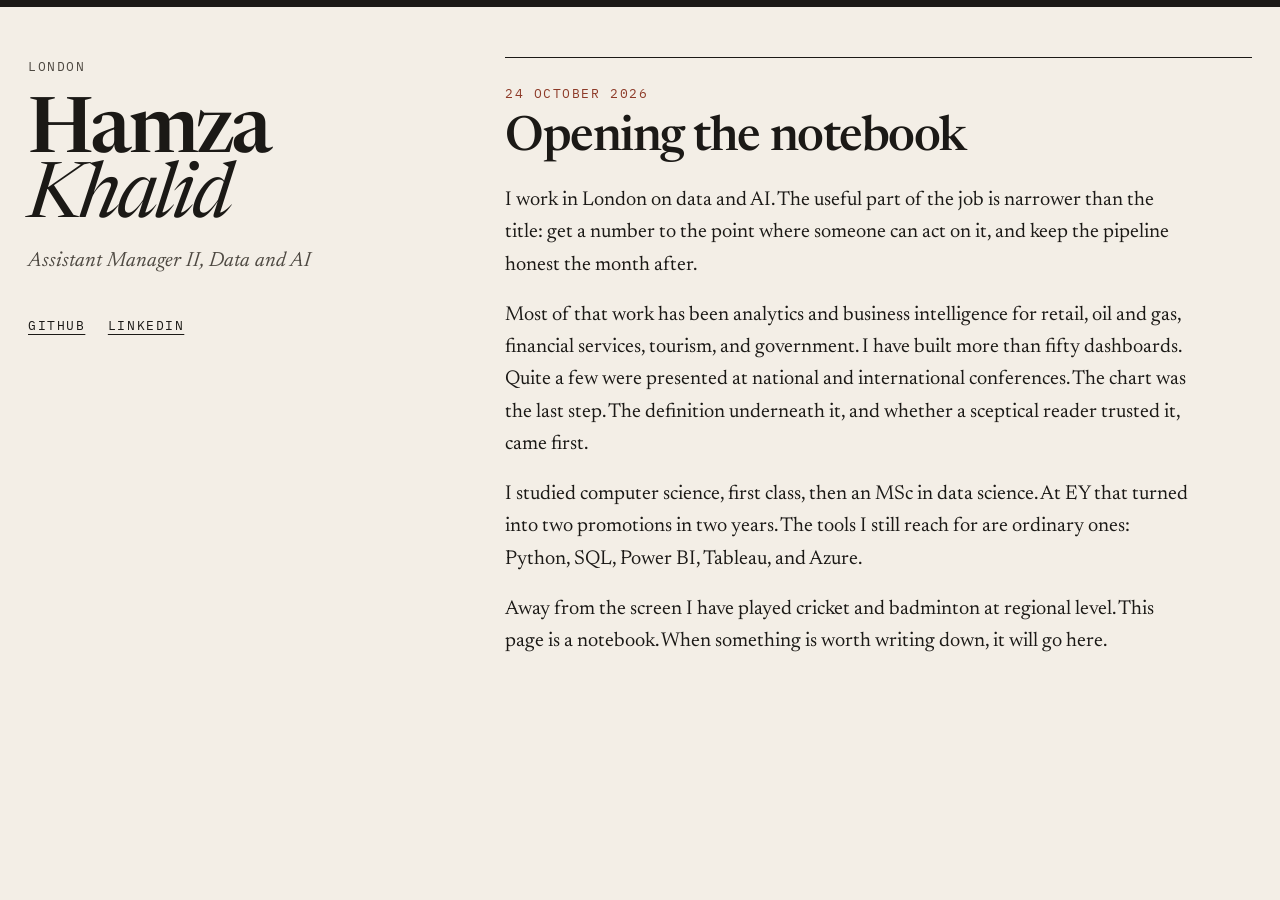
==== index.html @ fb8ce448 "Add a one-page personal site for the domain. Give Vercel a static page to serve once this GitHub rep" ====
<!DOCTYPE html>
<html lang="en">
  <head>
    <meta charset="utf-8" />
    <meta name="viewport" content="width=device-width, initial-scale=1" />
    <title>Hamza Khalid</title>
    <meta
      name="description"
      content="Hamza Khalid is an Assistant Manager in Data and AI, based in London. A one-page notebook on analytics, decisions, and the work behind the chart."
    />
    <link rel="canonical" href="https://hamzakhalid.me/" />
    <meta property="og:title" content="Hamza Khalid" />
    <meta
      property="og:description"
      content="A one-page notebook from London. Data, AI, and the work behind the chart."
    />
    <meta property="og:type" content="website" />
    <meta property="og:url" content="https://hamzakhalid.me/" />
    <link rel="icon" href="favicon.svg" type="image/svg+xml" />
    <link rel="preconnect" href="https://fonts.googleapis.com" />
    <link rel="preconnect" href="https://fonts.gstatic.com" crossorigin />
    <link
      href="https://fonts.googleapis.com/css2?family=IBM+Plex+Mono:wght@400;500&family=Newsreader:ital,opsz,wght@0,6..72,400;0,6..72,550;1,6..72,400;1,6..72,550&display=swap"
      rel="stylesheet"
    />
    <link rel="stylesheet" href="styles.css" />
  </head>
  <body>
    <div class="page">
      <header class="identity">
        <p class="place">London</p>
        <h1>Hamza <em>Khalid</em></h1>
        <p class="role">Assistant Manager II, Data and AI</p>
        <ul class="links">
          <li><a href="https://github.com/hamza-khalidd">GitHub</a></li>
          <li><a href="https://www.linkedin.com/in/hamzaakhalid/">LinkedIn</a></li>
        </ul>
      </header>

      <main>
        <article>
          <p class="meta"><time datetime="2026-10-24">24 October 2026</time></p>
          <h2>Opening the notebook</h2>
          <p>
            I work in London on data and AI. The useful part of the job is
            narrower than the title: get a number to the point where someone
            can act on it, and keep the pipeline honest the month after.
          </p>
          <p>
            Most of that work has been analytics and business intelligence for
            retail, oil and gas, financial services, tourism, and government. I
            have built more than fifty dashboards. Quite a few were presented
            at national and international conferences. The chart was the last
            step. The definition underneath it, and whether a sceptical reader
            trusted it, came first.
          </p>
          <p>
            I studied computer science, first class, then an MSc in data
            science. At EY that turned into two promotions in two years. The
            tools I still reach for are ordinary ones: Python, SQL, Power BI,
            Tableau, and Azure.
          </p>
          <p>
            Away from the screen I have played cricket and badminton at
            regional level. This page is a notebook. When something is worth
            writing down, it will go here.
          </p>
        </article>
      </main>
    </div>
  </body>
</html>
---- styles.css ----
:root {
  --paper: #f3eee6;
  --ink: #1b1916;
  --muted: #4e4942;
  --line: #d8d0c4;
  --mark: #8d3a28;
}

* {
  box-sizing: border-box;
}

html {
  font-size: 18px;
}

body {
  margin: 0;
  min-height: 100vh;
  background: var(--paper);
  color: var(--ink);
  font-family: "Newsreader", "Iowan Old Style", Palatino, serif;
  font-optical-sizing: auto;
  line-height: 1.6;
}

body::before {
  content: "";
  display: block;
  height: 7px;
  background: var(--ink);
}

.page {
  width: min(68rem, calc(100% - 3rem));
  margin: 0 auto;
  padding: 2.75rem 0 4.5rem;
  display: grid;
  grid-template-columns: minmax(15rem, 22rem) minmax(0, 1fr);
  gap: 4.5rem;
  align-items: start;
}

.identity {
  position: sticky;
  top: 2rem;
}

.place,
.meta,
.links {
  font-family: "IBM Plex Mono", ui-monospace, monospace;
  font-size: 0.72rem;
  letter-spacing: 0.12em;
  text-transform: uppercase;
}

.place {
  margin: 0;
  color: var(--muted);
}

h1 {
  margin: 1.4rem 0 0.9rem;
  font-size: clamp(3.6rem, 6vw, 5.4rem);
  font-weight: 550;
  line-height: 0.84;
  letter-spacing: -0.035em;
}

h1 em {
  font-style: italic;
  font-weight: 400;
}

.role {
  margin: 0;
  max-width: 16rem;
  color: var(--muted);
  font-size: 1.15rem;
  font-style: italic;
  line-height: 1.35;
}

.links {
  display: flex;
  gap: 1.25rem;
  margin: 2.25rem 0 0;
  padding: 0;
  list-style: none;
}

.links a {
  color: var(--ink);
  text-decoration-thickness: 1px;
  text-underline-offset: 0.28em;
}

.links a:hover {
  color: var(--mark);
}

main {
  padding-top: 0.15rem;
  border-top: 1px solid var(--ink);
}

.meta {
  margin: 1.35rem 0 0;
  color: var(--mark);
}

h2 {
  margin: 0.45rem 0 1.1rem;
  font-size: clamp(2rem, 4vw, 2.7rem);
  font-weight: 550;
  letter-spacing: -0.03em;
  line-height: 1.05;
}

article p {
  margin: 0 0 1rem;
  max-width: 38rem;
  font-size: 1.12rem;
}

article p:last-child {
  margin-bottom: 0;
}

@media (max-width: 800px) {
  html {
    font-size: 17px;
  }

  .page {
    width: min(100% - 2.25rem, 40rem);
    grid-template-columns: 1fr;
    gap: 2.25rem;
    padding-top: 1.75rem;
  }

  .identity {
    position: static;
  }

  h1 {
    font-size: clamp(3.4rem, 16vw, 4.6rem);
  }
}
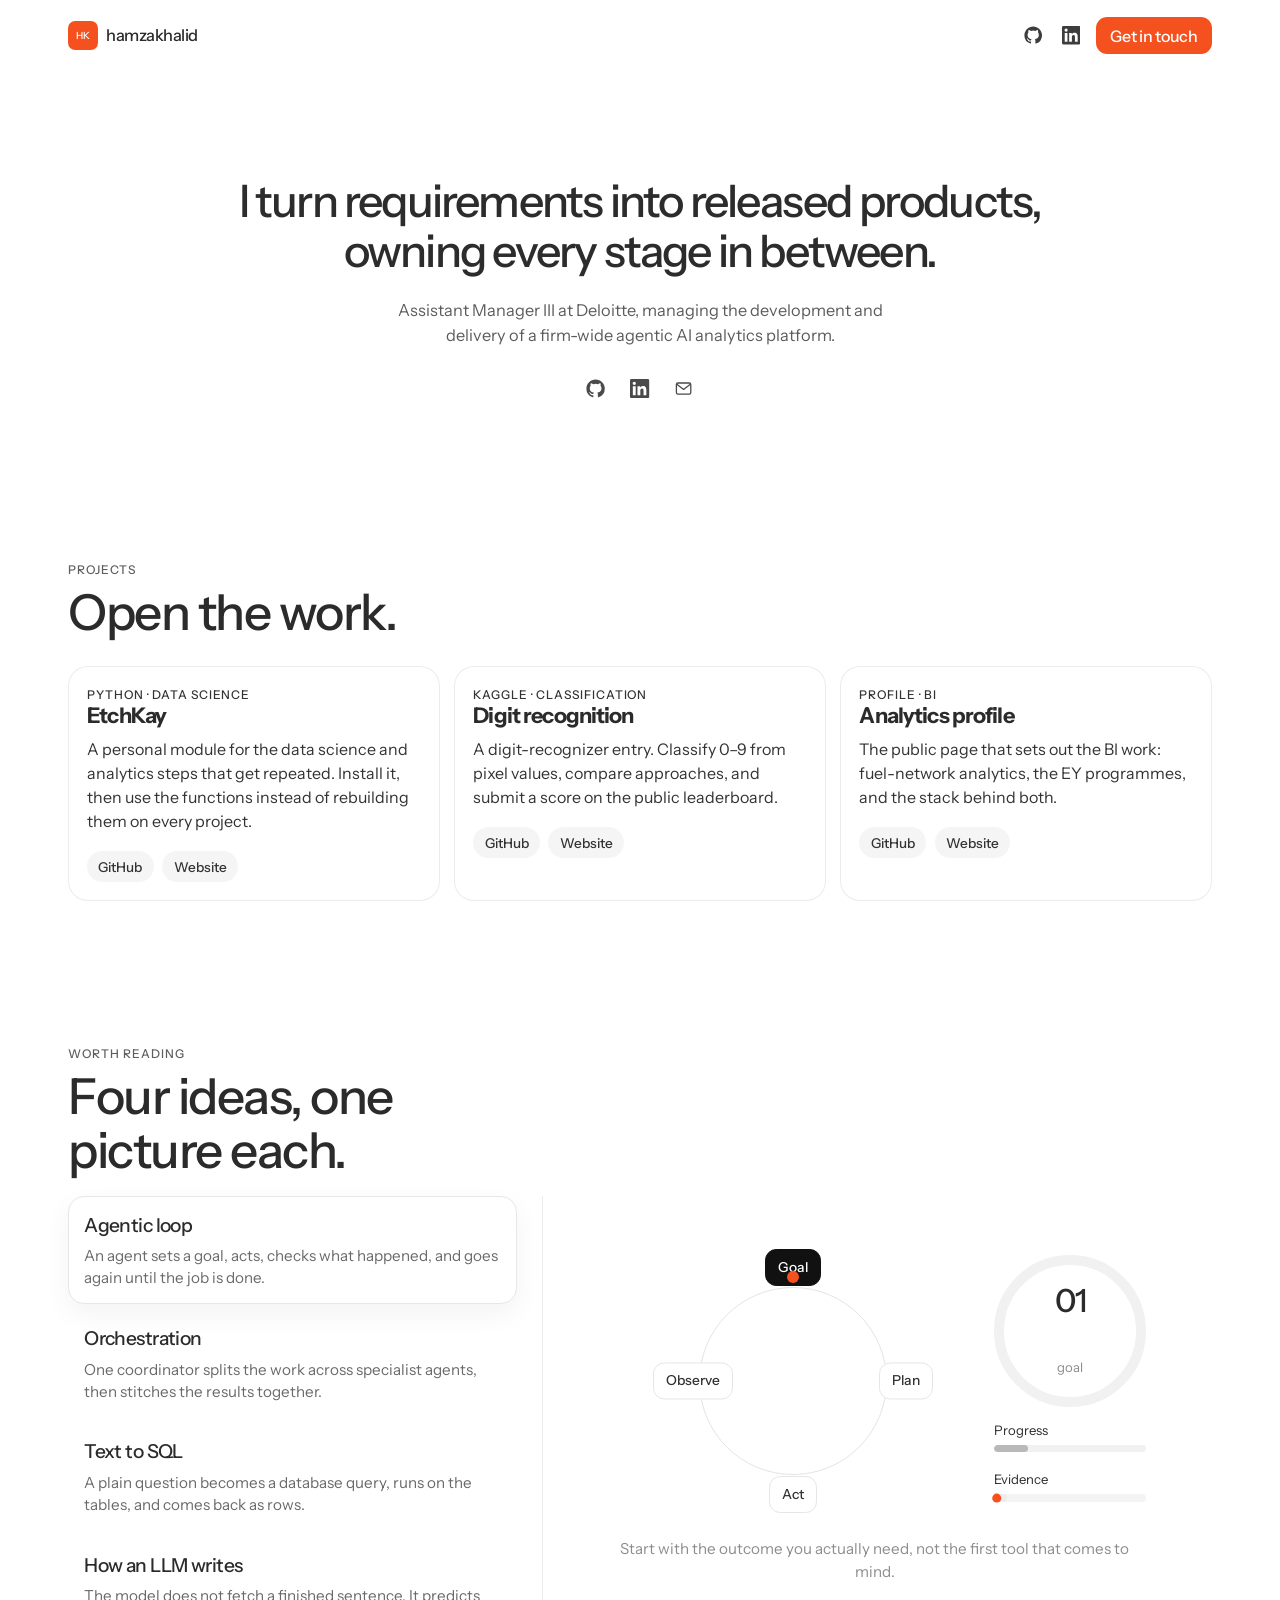
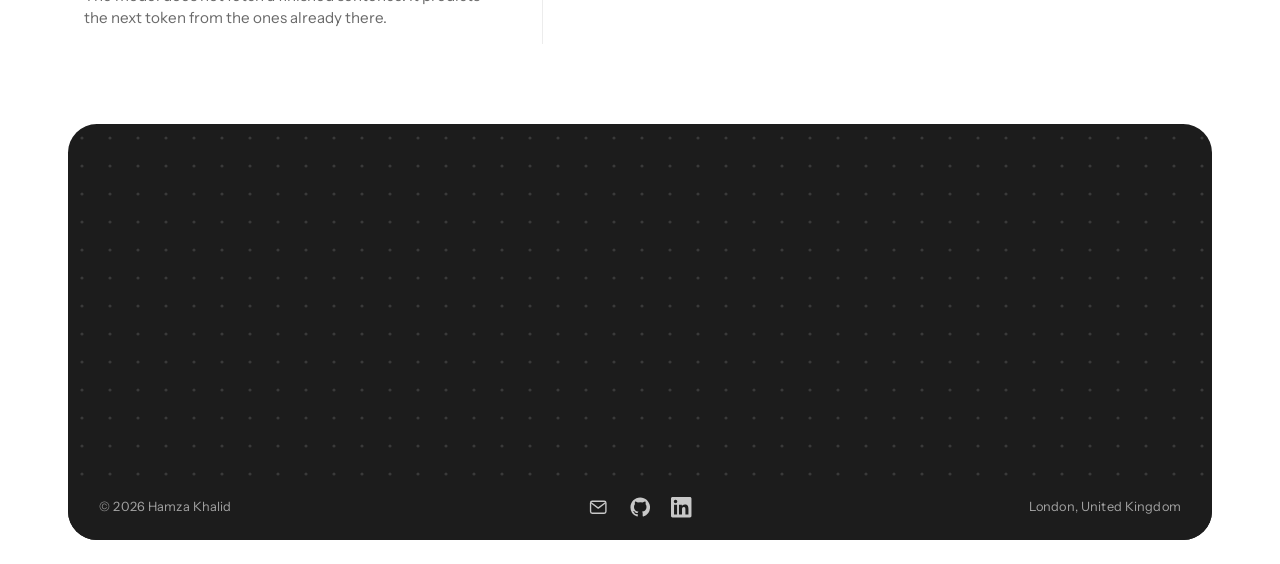
==== commit e10ac751: "Rebuild the personal site around current work and interactive reading. Give the page a header, proje" ====
--- a/index.html
+++ b/index.html
@@ -3,16 +3,16 @@
   <head>
     <meta charset="utf-8" />
     <meta name="viewport" content="width=device-width, initial-scale=1" />
-    <title>Hamza Khalid</title>
+    <title>Hamza Khalid · Data and AI</title>
     <meta
       name="description"
-      content="Hamza Khalid is an Assistant Manager in Data and AI, based in London. A one-page notebook on analytics, decisions, and the work behind the chart."
+      content="Hamza Khalid is Assistant Manager III at Deloitte, managing the development and delivery of a firm-wide agentic AI analytics platform."
     />
     <link rel="canonical" href="https://hamzakhalid.me/" />
-    <meta property="og:title" content="Hamza Khalid" />
+    <meta property="og:title" content="Hamza Khalid · Data and AI" />
     <meta
       property="og:description"
-      content="A one-page notebook from London. Data, AI, and the work behind the chart."
+      content="Hamza Khalid, Assistant Manager III at Deloitte."
     />
     <meta property="og:type" content="website" />
     <meta property="og:url" content="https://hamzakhalid.me/" />
@@ -20,53 +20,179 @@
     <link rel="preconnect" href="https://fonts.googleapis.com" />
     <link rel="preconnect" href="https://fonts.gstatic.com" crossorigin />
     <link
-      href="https://fonts.googleapis.com/css2?family=IBM+Plex+Mono:wght@400;500&family=Newsreader:ital,opsz,wght@0,6..72,400;0,6..72,550;1,6..72,400;1,6..72,550&display=swap"
+      href="https://fonts.googleapis.com/css2?family=Instrument+Sans:ital,wght@0,400..700;1,400..700&display=swap"
       rel="stylesheet"
     />
     <link rel="stylesheet" href="styles.css" />
   </head>
-  <body>
-    <div class="page">
-      <header class="identity">
-        <p class="place">London</p>
-        <h1>Hamza <em>Khalid</em></h1>
-        <p class="role">Assistant Manager II, Data and AI</p>
-        <ul class="links">
-          <li><a href="https://github.com/hamza-khalidd">GitHub</a></li>
-          <li><a href="https://www.linkedin.com/in/hamzaakhalid/">LinkedIn</a></li>
-        </ul>
-      </header>
+  <body class="google-sans-body">
+    <header class="nav">
+      <a class="brand" href="#top">
+        <span class="mark" aria-hidden="true">HK</span>
+        hamzakhalid
+      </a>
+      <div class="nav-actions">
+        <a class="nav-icon" href="https://github.com/hamza-khalidd" aria-label="GitHub">
+          <svg viewBox="0 0 24 24" aria-hidden="true"><path fill="currentColor" d="M12 .5C5.65.5.5 5.65.5 12a11.5 11.5 0 0 0 7.86 10.92c.58.1.79-.25.79-.56v-2.17c-3.2.7-3.87-1.36-3.87-1.36-.53-1.34-1.28-1.7-1.28-1.7-1.05-.72.08-.7.08-.7 1.16.08 1.77 1.2 1.77 1.2 1.03 1.76 2.7 1.25 3.36.96.1-.75.4-1.25.73-1.54-2.55-.29-5.23-1.28-5.23-5.68 0-1.25.45-2.28 1.18-3.08-.12-.29-.51-1.46.11-3.04 0 0 .96-.31 3.15 1.17a10.9 10.9 0 0 1 5.74 0c2.19-1.48 3.15-1.17 3.15-1.17.62 1.58.23 2.75.11 3.04.74.8 1.18 1.83 1.18 3.08 0 4.41-2.69 5.39-5.25 5.67.41.36.78 1.06.78 2.14v3.17c0 .31.21.67.8.56A11.5 11.5 0 0 0 23.5 12C23.5 5.65 18.35.5 12 .5z"/></svg>
+        </a>
+        <a class="nav-icon" href="https://www.linkedin.com/in/hamzaakhalid/" aria-label="LinkedIn">
+          <svg viewBox="0 0 24 24" aria-hidden="true"><path fill="currentColor" d="M20.45 20.45h-3.55v-5.57c0-1.33-.03-3.04-1.85-3.04-1.85 0-2.14 1.45-2.14 2.94v5.67H9.35V9h3.41v1.56h.05c.48-.9 1.64-1.85 3.37-1.85 3.6 0 4.27 2.37 4.27 5.46v6.28zM5.34 7.43a2.06 2.06 0 1 1 0-4.12 2.06 2.06 0 0 1 0 4.12zM7.12 20.45H3.56V9h3.56v11.45zM22.23 0H1.77C.79 0 0 .77 0 1.73v20.54C0 23.23.79 24 1.77 24h20.45C23.2 24 24 23.23 24 22.27V1.73C24 .77 23.2 0 22.23 0z"/></svg>
+        </a>
+        <a class="btn btn-orange" href="mailto:hamzakhalidd@outlook.com">Get in touch</a>
+      </div>
+    </header>
 
-      <main>
-        <article>
-          <p class="meta"><time datetime="2026-10-24">24 October 2026</time></p>
-          <h2>Opening the notebook</h2>
-          <p>
-            I work in London on data and AI. The useful part of the job is
-            narrower than the title: get a number to the point where someone
-            can act on it, and keep the pipeline honest the month after.
-          </p>
-          <p>
-            Most of that work has been analytics and business intelligence for
-            retail, oil and gas, financial services, tourism, and government. I
-            have built more than fifty dashboards. Quite a few were presented
-            at national and international conferences. The chart was the last
-            step. The definition underneath it, and whether a sceptical reader
-            trusted it, came first.
-          </p>
-          <p>
-            I studied computer science, first class, then an MSc in data
-            science. At EY that turned into two promotions in two years. The
-            tools I still reach for are ordinary ones: Python, SQL, Power BI,
-            Tableau, and Azure.
-          </p>
-          <p>
-            Away from the screen I have played cricket and badminton at
-            regional level. This page is a notebook. When something is worth
-            writing down, it will go here.
-          </p>
-        </article>
-      </main>
-    </div>
+    <main id="top">
+      <section class="hero" id="work">
+        <h1>
+          <span>I turn requirements into released products,</span>
+          <span>owning every stage in between.</span>
+        </h1>
+        <p class="lede">
+          Assistant Manager III at Deloitte, managing the development and
+          delivery of a firm-wide agentic AI analytics platform.
+        </p>
+        <div class="hero-social">
+          <a href="https://github.com/hamza-khalidd" aria-label="GitHub">
+            <svg viewBox="0 0 24 24" aria-hidden="true"><path fill="currentColor" d="M12 .5C5.65.5.5 5.65.5 12a11.5 11.5 0 0 0 7.86 10.92c.58.1.79-.25.79-.56v-2.17c-3.2.7-3.87-1.36-3.87-1.36-.53-1.34-1.28-1.7-1.28-1.7-1.05-.72.08-.7.08-.7 1.16.08 1.77 1.2 1.77 1.2 1.03 1.76 2.7 1.25 3.36.96.1-.75.4-1.25.73-1.54-2.55-.29-5.23-1.28-5.23-5.68 0-1.25.45-2.28 1.18-3.08-.12-.29-.51-1.46.11-3.04 0 0 .96-.31 3.15 1.17a10.9 10.9 0 0 1 5.74 0c2.19-1.48 3.15-1.17 3.15-1.17.62 1.58.23 2.75.11 3.04.74.8 1.18 1.83 1.18 3.08 0 4.41-2.69 5.39-5.25 5.67.41.36.78 1.06.78 2.14v3.17c0 .31.21.67.8.56A11.5 11.5 0 0 0 23.5 12C23.5 5.65 18.35.5 12 .5z"/></svg>
+          </a>
+          <a href="https://www.linkedin.com/in/hamzaakhalid/" aria-label="LinkedIn">
+            <svg viewBox="0 0 24 24" aria-hidden="true"><path fill="currentColor" d="M20.45 20.45h-3.55v-5.57c0-1.33-.03-3.04-1.85-3.04-1.85 0-2.14 1.45-2.14 2.94v5.67H9.35V9h3.41v1.56h.05c.48-.9 1.64-1.85 3.37-1.85 3.6 0 4.27 2.37 4.27 5.46v6.28zM5.34 7.43a2.06 2.06 0 1 1 0-4.12 2.06 2.06 0 0 1 0 4.12zM7.12 20.45H3.56V9h3.56v11.45zM22.23 0H1.77C.79 0 0 .77 0 1.73v20.54C0 23.23.79 24 1.77 24h20.45C23.2 24 24 23.23 24 22.27V1.73C24 .77 23.2 0 22.23 0z"/></svg>
+          </a>
+          <a href="mailto:hamzakhalidd@outlook.com" aria-label="Email">
+            <svg class="icon-line" viewBox="0 0 24 24" aria-hidden="true"><rect x="3" y="5" width="18" height="14" rx="2"></rect><path d="M4 7l8 6 8-6"></path></svg>
+          </a>
+        </div>
+      </section>
+
+      <section class="section" id="projects">
+        <div class="section-head">
+          <p class="kicker">Projects</p>
+          <h2>Open the work.</h2>
+        </div>
+        <div class="cards">
+          <article class="card">
+            <p class="kicker">Python · Data science</p>
+            <h3>EtchKay</h3>
+            <p>
+              A personal module for the data science and analytics steps that
+              get repeated. Install it, then use the functions instead of
+              rebuilding them on every project.
+            </p>
+            <p class="card-links">
+              <a href="https://github.com/hamza-khalidd/etchkay">GitHub</a>
+              <a href="https://pypi.org/project/etchkay/">Website</a>
+            </p>
+          </article>
+          <article class="card">
+            <p class="kicker">Kaggle · Classification</p>
+            <h3>Digit recognition</h3>
+            <p>
+              A digit-recognizer entry. Classify 0–9 from pixel values, compare
+              approaches, and submit a score on the public leaderboard.
+            </p>
+            <p class="card-links">
+              <a href="https://github.com/hamza-khalidd/Digit-Recognition">GitHub</a>
+              <a href="https://www.kaggle.com/competitions/digit-recognizer">Website</a>
+            </p>
+          </article>
+          <article class="card">
+            <p class="kicker">Profile · BI</p>
+            <h3>Analytics profile</h3>
+            <p>
+              The public page that sets out the BI work: fuel-network
+              analytics, the EY programmes, and the stack behind both.
+            </p>
+            <p class="card-links">
+              <a href="https://github.com/hamza-khalidd/hamza-khalidd.github.io">GitHub</a>
+              <a href="https://hamza-khalidd.github.io/">Website</a>
+            </p>
+          </article>
+        </div>
+      </section>
+
+      <section class="section worth" id="reading">
+        <div class="worth-grid">
+          <div class="worth-list">
+            <p class="kicker">Worth reading</p>
+            <h2>Four ideas, one picture each.</h2>
+            <div class="worth-items" role="tablist" aria-label="Topics">
+              <button class="worth-item" type="button" role="tab" id="tab-loop" aria-selected="true" aria-controls="panel-loop" data-topic="loop">
+                <strong>Agentic loop</strong>
+                <span>An agent sets a goal, acts, checks what happened, and goes again until the job is done.</span>
+              </button>
+              <button class="worth-item" type="button" role="tab" id="tab-orch" aria-selected="false" aria-controls="panel-orch" data-topic="orch">
+                <strong>Orchestration</strong>
+                <span>One coordinator splits the work across specialist agents, then stitches the results together.</span>
+              </button>
+              <button class="worth-item" type="button" role="tab" id="tab-sql" aria-selected="false" aria-controls="panel-sql" data-topic="sql">
+                <strong>Text to SQL</strong>
+                <span>A plain question becomes a database query, runs on the tables, and comes back as rows.</span>
+              </button>
+              <button class="worth-item" type="button" role="tab" id="tab-llm" aria-selected="false" aria-controls="panel-llm" data-topic="llm">
+                <strong>How an LLM writes</strong>
+                <span>The model does not fetch a finished sentence. It predicts the next token from the ones already there.</span>
+              </button>
+            </div>
+          </div>
+
+          <div class="worth-stage">
+            <div class="motion-card">
+              <div class="motion-orbit">
+                <div class="orbit-ring"></div>
+                <span class="orbit-dot" id="orbit-dot"></span>
+                <button class="orbit-label pos-0" type="button" data-step="0">Goal</button>
+                <button class="orbit-label pos-1" type="button" data-step="1">Plan</button>
+                <button class="orbit-label pos-2" type="button" data-step="2">Act</button>
+                <button class="orbit-label pos-3" type="button" data-step="3">Observe</button>
+              </div>
+              <div class="motion-side">
+                <div class="dial">
+                  <strong id="dial-value">01</strong>
+                  <span id="dial-caption">goal</span>
+                </div>
+                <div class="meter">
+                  <span id="meter-a-name">Progress</span>
+                  <span class="track"><i id="bar-a"></i></span>
+                </div>
+                <div class="meter">
+                  <span id="meter-b-name">Signal</span>
+                  <span class="track track-soft"><i id="bar-b"></i><b class="meter-dot"></b></span>
+                </div>
+              </div>
+            </div>
+            <p class="motion-caption" id="motion-caption"></p>
+          </div>
+        </div>
+      </section>
+    </main>
+
+    <section class="field" aria-label="Interactive field">
+      <canvas id="field-canvas" aria-hidden="true"></canvas>
+      <footer class="footer">
+        <p class="footer-copy">© 2026 Hamza Khalid</p>
+        <div class="footer-social">
+          <a href="mailto:hamzakhalidd@outlook.com" aria-label="Email">
+            <svg class="icon-line" viewBox="0 0 24 24" aria-hidden="true">
+              <rect x="3" y="5" width="18" height="14" rx="2"></rect>
+              <path d="M4 7l8 6 8-6"></path>
+            </svg>
+          </a>
+          <a href="https://github.com/hamza-khalidd" aria-label="GitHub">
+            <svg viewBox="0 0 24 24" aria-hidden="true">
+              <path fill="currentColor" stroke="none" d="M12 .5C5.65.5.5 5.65.5 12a11.5 11.5 0 0 0 7.86 10.92c.58.1.79-.25.79-.56v-2.17c-3.2.7-3.87-1.36-3.87-1.36-.53-1.34-1.28-1.7-1.28-1.7-1.05-.72.08-.7.08-.7 1.16.08 1.77 1.2 1.77 1.2 1.03 1.76 2.7 1.25 3.36.96.1-.75.4-1.25.73-1.54-2.55-.29-5.23-1.28-5.23-5.68 0-1.25.45-2.28 1.18-3.08-.12-.29-.51-1.46.11-3.04 0 0 .96-.31 3.15 1.17a10.9 10.9 0 0 1 5.74 0c2.19-1.48 3.15-1.17 3.15-1.17.62 1.58.23 2.75.11 3.04.74.8 1.18 1.83 1.18 3.08 0 4.41-2.69 5.39-5.25 5.67.41.36.78 1.06.78 2.14v3.17c0 .31.21.67.8.56A11.5 11.5 0 0 0 23.5 12C23.5 5.65 18.35.5 12 .5z"></path>
+            </svg>
+          </a>
+          <a href="https://www.linkedin.com/in/hamzaakhalid/" aria-label="LinkedIn">
+            <svg viewBox="0 0 24 24" aria-hidden="true">
+              <path fill="currentColor" stroke="none" d="M20.45 20.45h-3.55v-5.57c0-1.33-.03-3.04-1.85-3.04-1.85 0-2.14 1.45-2.14 2.94v5.67H9.35V9h3.41v1.56h.05c.48-.9 1.64-1.85 3.37-1.85 3.6 0 4.27 2.37 4.27 5.46v6.28zM5.34 7.43a2.06 2.06 0 1 1 0-4.12 2.06 2.06 0 0 1 0 4.12zM7.12 20.45H3.56V9h3.56v11.45zM22.23 0H1.77C.79 0 0 .77 0 1.73v20.54C0 23.23.79 24 1.77 24h20.45C23.2 24 24 23.23 24 22.27V1.73C24 .77 23.2 0 22.23 0z"></path>
+            </svg>
+          </a>
+        </div>
+        <p class="footer-place">London, United Kingdom</p>
+      </footer>
+    </section>
+    <script src="field.js"></script>
+    <script src="learn.js"></script>
   </body>
 </html>
--- a/styles.css
+++ b/styles.css
@@ -1,9 +1,10 @@
 :root {
-  --paper: #f3eee6;
-  --ink: #1b1916;
-  --muted: #4e4942;
-  --line: #d8d0c4;
-  --mark: #8d3a28;
+  --ink: #111111;
+  --muted: #5e5e5e;
+  --line: #ececec;
+  --soft: #f5f5f5;
+  --nav-h: 4.5rem;
+  --gutter: 4.25rem;
 }
 
 * {
@@ -11,140 +12,1070 @@
 }
 
 html {
-  font-size: 18px;
+  scroll-behavior: smooth;
+  font-family: "Instrument Sans", sans-serif;
+}
+
+button,
+input,
+textarea,
+select,
+pre,
+code {
+  font-family: inherit;
+}
+
+.google-sans-body {
+  font-family: "Instrument Sans", sans-serif;
+  font-weight: 400;
+  font-style: normal;
 }
 
 body {
   margin: 0;
-  min-height: 100vh;
-  background: var(--paper);
-  color: var(--ink);
-  font-family: "Newsreader", "Iowan Old Style", Palatino, serif;
-  font-optical-sizing: auto;
-  line-height: 1.6;
-}
-
-body::before {
-  content: "";
+  background: #fff;
+  color: #2b2b2b;
+  font-family: "Instrument Sans", sans-serif;
+  font-style: normal;
+  font-size: 16px;
+  line-height: 1.5;
+}
+
+a {
+  color: inherit;
+  text-decoration: none;
+}
+
+.nav {
+  position: sticky;
+  top: 0;
+  z-index: 20;
+  height: var(--nav-h);
+  display: flex;
+  align-items: center;
+  justify-content: space-between;
+  padding: 0 var(--gutter);
+  background: rgba(255, 255, 255, 0.92);
+  backdrop-filter: blur(12px);
+  border-bottom: 1px solid transparent;
+}
+
+.brand {
+  display: inline-flex;
+  align-items: center;
+  gap: 0.55rem;
+  justify-self: start;
+  font-weight: 500;
+  letter-spacing: -0.03em;
+  font-size: 1.02rem;
+}
+
+.mark {
+  width: 1.85rem;
+  height: 1.85rem;
+  display: grid;
+  place-items: center;
+  border-radius: 0.45rem;
+  background: #f4511e;
+  color: #fff;
+  font-size: 0.62rem;
+  font-weight: 500;
+  letter-spacing: -0.03em;
+}
+
+.nav-links,
+.nav-actions {
+  display: flex;
+  align-items: center;
+  gap: 1.35rem;
+}
+
+.nav-links {
+  font-size: 0.98rem;
+  font-weight: 500;
+  color: #3a3a3a;
+}
+
+.nav-actions {
+  margin-left: auto;
+  gap: 0.7rem;
+}
+
+.nav-icon {
+  display: grid;
+  place-items: center;
+  width: 1.7rem;
+  height: 1.7rem;
+  color: #3d3d3d;
+}
+
+.nav-icon svg {
+  width: 1.15rem;
+  height: 1.15rem;
+}
+
+.nav-quiet {
+  font-size: 0.95rem;
+  font-weight: 500;
+}
+
+.nav a:hover,
+.footer a:hover,
+.card-links a:hover {
+  opacity: 0.65;
+}
+
+.btn {
+  display: inline-flex;
+  align-items: center;
+  justify-content: center;
+  min-height: 2.4rem;
+  padding: 0.4rem 0.95rem;
+  border-radius: 999px;
+  font-weight: 500;
+  letter-spacing: -0.02em;
+  white-space: nowrap;
+}
+
+.btn:hover {
+  opacity: 1;
+}
+
+.btn-orange {
+  background: #f4511e;
+  color: #fff;
+  border-radius: 0.7rem;
+  min-height: 2.35rem;
+  padding: 0.4rem 0.9rem;
+  font-weight: 500;
+}
+
+.btn-orange:hover {
+  background: #e04616;
+}
+
+.btn-black {
+  background: #111;
+  color: #fff;
+}
+
+.btn-black:hover {
+  background: #2a2a2a;
+}
+
+.btn-outline {
+  background: #fff;
+  box-shadow: inset 0 0 0 1px #e4e4e4;
+}
+
+.btn-outline:hover {
+  background: var(--soft);
+}
+
+.hero {
+  padding: 6.5rem var(--gutter) 5.5rem;
+  text-align: center;
+  background: #fff;
+}
+
+.pill {
+  display: inline-flex;
+  align-items: center;
+  gap: 0.4rem;
+  padding: 0.28rem 0.7rem;
+  border-radius: 999px;
+  background: #f3f7f4;
+  color: #1d6b45;
+  font-size: 0.78rem;
+  font-weight: 500;
+  letter-spacing: 0.01em;
+}
+
+.hero h1 {
+  max-width: none;
+  margin: 0 auto;
+  color: #2c2c2c;
+  font-size: clamp(2.15rem, 3.5vw, 3.35rem);
+  font-weight: 500;
+  line-height: 1.12;
+  letter-spacing: -0.04em;
+}
+
+.hero h1 span {
   display: block;
-  height: 7px;
-  background: var(--ink);
-}
-
-.page {
-  width: min(68rem, calc(100% - 3rem));
-  margin: 0 auto;
-  padding: 2.75rem 0 4.5rem;
-  display: grid;
-  grid-template-columns: minmax(15rem, 22rem) minmax(0, 1fr);
-  gap: 4.5rem;
-  align-items: start;
-}
-
-.identity {
-  position: sticky;
-  top: 2rem;
-}
-
-.place,
-.meta,
-.links {
-  font-family: "IBM Plex Mono", ui-monospace, monospace;
-  font-size: 0.72rem;
-  letter-spacing: 0.12em;
-  text-transform: uppercase;
-}
-
-.place {
+  white-space: nowrap;
+}
+
+.lede {
+  max-width: 34rem;
+  margin: 1.35rem auto 0;
+  color: #5c5c5c;
+  font-size: 1.02rem;
+  line-height: 1.55;
+}
+
+.hero-social {
+  display: flex;
+  justify-content: center;
+  align-items: center;
+  gap: 1.15rem;
+  margin-top: 1.7rem;
+  color: #4a4a4a;
+}
+
+.hero-social a {
+  display: grid;
+  place-items: center;
+  width: 1.6rem;
+  height: 1.6rem;
+}
+
+.hero-social svg {
+  width: 1.2rem;
+  height: 1.2rem;
+  fill: currentColor;
+}
+
+.hero-social .icon-line {
+  fill: none;
+  stroke: currentColor;
+  stroke-width: 1.6;
+  stroke-linecap: round;
+  stroke-linejoin: round;
+}
+
+.hero-social a:hover {
+  opacity: 0.6;
+}
+
+.composer {
+  width: 100%;
+  margin: 1.8rem auto 0;
+  padding: 1rem 1rem 0.85rem;
+  text-align: left;
+  background: #fff;
+  border-radius: 1.6rem;
+  box-shadow: 0 18px 50px rgba(17, 17, 17, 0.1), inset 0 0 0 1px #f0f0f0;
+}
+
+.composer > p {
+  margin: 0.15rem 0.35rem 0.85rem;
+  color: #3a3a3a;
+}
+
+.composer-bar {
+  display: flex;
+  align-items: center;
+  justify-content: space-between;
+  gap: 0.75rem;
+}
+
+.chips {
+  display: flex;
+  flex-wrap: wrap;
+  gap: 0.4rem;
   margin: 0;
-  color: var(--muted);
-}
-
-h1 {
-  margin: 1.4rem 0 0.9rem;
-  font-size: clamp(3.6rem, 6vw, 5.4rem);
-  font-weight: 550;
-  line-height: 0.84;
-  letter-spacing: -0.035em;
-}
-
-h1 em {
-  font-style: italic;
-  font-weight: 400;
-}
-
-.role {
-  margin: 0;
-  max-width: 16rem;
-  color: var(--muted);
-  font-size: 1.15rem;
-  font-style: italic;
-  line-height: 1.35;
-}
-
-.links {
-  display: flex;
-  gap: 1.25rem;
-  margin: 2.25rem 0 0;
   padding: 0;
   list-style: none;
 }
 
-.links a {
-  color: var(--ink);
-  text-decoration-thickness: 1px;
-  text-underline-offset: 0.28em;
-}
-
-.links a:hover {
-  color: var(--mark);
-}
-
-main {
-  padding-top: 0.15rem;
-  border-top: 1px solid var(--ink);
-}
-
-.meta {
-  margin: 1.35rem 0 0;
-  color: var(--mark);
-}
-
-h2 {
-  margin: 0.45rem 0 1.1rem;
-  font-size: clamp(2rem, 4vw, 2.7rem);
-  font-weight: 550;
+.chips li {
+  padding: 0.28rem 0.6rem;
+  border-radius: 999px;
+  background: var(--soft);
+  color: #333;
+  font-size: 0.8rem;
+  font-weight: 500;
+}
+
+.stage {
+  width: 100%;
+  margin: 3.5rem auto 0;
+  padding: 1.25rem;
+  display: grid;
+  grid-template-columns: repeat(3, minmax(0, 1fr));
+  gap: 0.9rem;
+  background: linear-gradient(#fafafa, #f3f3f3);
+  border: 1px solid #f0f0f0;
+  border-bottom: 0;
+  border-radius: 1.8rem 1.8rem 0 0;
+}
+
+.stage article {
+  padding: 1.25rem 1.2rem 1.15rem;
+  text-align: left;
+  background: #fff;
+  border-radius: 1.2rem;
+  box-shadow: 0 10px 30px rgba(17, 17, 17, 0.05);
+}
+
+.stage p,
+.kicker,
+.card-meta {
+  margin: 0 0 0.45rem;
+  color: var(--muted);
+  font-size: 0.75rem;
+  font-weight: 500;
+  letter-spacing: 0.08em;
+  text-transform: uppercase;
+}
+
+.stage h2,
+.section h2,
+.card h3,
+.note-card h3,
+.post h2,
+.blogs-intro h1 {
+  margin: 0;
+  letter-spacing: -0.04em;
+  line-height: 1.08;
+}
+
+.stage h2 {
+  font-size: 1.35rem;
+}
+
+.stage strong {
+  display: block;
+  margin-top: 1.1rem;
+  font-size: 1.8rem;
+  letter-spacing: -0.04em;
+}
+
+.stage span {
+  color: var(--muted);
+  font-size: 0.92rem;
+}
+
+.section {
+  width: calc(100% - (var(--gutter) * 2));
+  margin: 0 auto;
+  padding: 4.5rem 0;
+}
+
+.section-head {
+  max-width: 36rem;
+  margin-bottom: 1.6rem;
+}
+
+.section h2 {
+  font-size: clamp(2.1rem, 4vw, 3.1rem);
+  font-weight: 500;
   letter-spacing: -0.03em;
-  line-height: 1.05;
-}
-
-article p {
+}
+
+.cards {
+  display: grid;
+  grid-template-columns: repeat(3, minmax(0, 1fr));
+  gap: 0.9rem;
+}
+
+.card,
+.note-card,
+.post {
+  padding: 1.3rem 1.2rem 1.15rem;
+  background: #fff;
+  border-radius: 1.25rem;
+  box-shadow: inset 0 0 0 1px var(--line);
+}
+
+.card h3,
+.note-card h3 {
+  margin-bottom: 0.55rem;
+  font-size: 1.35rem;
+}
+
+.card p,
+.note-card p:last-child,
+.post p {
+  margin: 0;
+  color: #333;
+}
+
+.card .card-links {
+  display: flex;
+  gap: 0.55rem;
+  margin-top: 1.15rem;
+}
+
+.card-links a {
+  padding: 0.35rem 0.7rem;
+  border-radius: 999px;
+  background: var(--soft);
+  font-size: 0.85rem;
+  font-weight: 500;
+}
+
+.card-links a:hover {
+  background: #111;
+  color: #fff;
+  opacity: 1;
+}
+
+.section-notes {
+  padding-top: 0.5rem;
+}
+
+.worth-grid {
+  display: grid;
+  grid-template-columns: minmax(16rem, 0.86fr) minmax(0, 1.14fr);
+  gap: 2.4rem;
+  align-items: stretch;
+}
+
+.worth-list h2 {
+  margin-bottom: 1.2rem;
+}
+
+.worth-items {
+  display: flex;
+  flex-direction: column;
+  gap: 0.35rem;
+  border-right: 1px solid #ececec;
+  padding-right: 1.6rem;
+}
+
+.worth-item {
+  display: block;
+  width: 100%;
+  padding: 0.85rem 0.95rem;
+  text-align: left;
+  color: inherit;
+  font: inherit;
+  background: transparent;
+  border: 1px solid transparent;
+  border-radius: 1rem;
+  cursor: pointer;
+  transition: background 0.4s ease, border-color 0.4s ease, box-shadow 0.4s ease;
+}
+
+.worth-item strong {
+  display: block;
+  font-size: 1.2rem;
+  font-weight: 500;
+  letter-spacing: -0.03em;
+}
+
+.worth-item span {
+  display: block;
+  margin-top: 0.35rem;
+  color: #6a6a6a;
+  font-size: 0.95rem;
+  line-height: 1.45;
+}
+
+.worth-item[aria-selected="true"] {
+  background: #fff;
+  border-color: #e7e7e7;
+  box-shadow: 0 10px 28px rgba(17, 17, 17, 0.05);
+}
+
+.worth-stage {
+  display: flex;
+  flex-direction: column;
+  justify-content: center;
+  align-items: center;
+  align-self: center;
+  height: auto;
+  margin: 5.6rem 2.75rem 1.75rem 0;
+  padding: 5.4rem 1.15rem 1.15rem;
+  border-radius: 1.6rem;
+  background: #fff;
+}
+
+.motion-card {
+  display: grid;
+  grid-template-columns: minmax(0, 1fr) auto;
+  gap: 0.75rem;
+  align-items: center;
+  justify-content: center;
+  width: 100%;
+  margin: 0;
+  padding: 0.4rem 0.2rem 0.2rem;
+  border: 0;
+  background: transparent;
+}
+
+.motion-orbit {
+  position: relative;
+  justify-self: center;
+  align-self: center;
+  width: min(100%, 280px);
+  height: 280px;
+}
+
+.orbit-ring {
+  position: absolute;
+  inset: 46px;
+  border: 1px solid #e4e4e4;
+  border-radius: 50%;
+}
+
+.orbit-dot {
+  position: absolute;
+  z-index: 2;
+  left: 50%;
+  top: 50%;
+  width: 12px;
+  height: 12px;
+  border-radius: 50%;
+  background: #f4511e;
+  transform: translate(-50%, -50%) rotate(-90deg) translateX(104px);
+  transition: transform 0.7s ease;
+}
+
+.orbit-label {
+  position: absolute;
+  z-index: 1;
+  padding: 0.45rem 0.75rem;
+  border: 1px solid #e6e6e6;
+  border-radius: 0.7rem;
+  background: #fff;
+  color: #333;
+  font: inherit;
+  font-size: 0.86rem;
+  font-weight: 500;
+  cursor: pointer;
+}
+
+.orbit-label.is-hot {
+  border-color: #111;
+  background: #111;
+  color: #fff;
+}
+
+.pos-0 { top: 8px; left: 50%; transform: translateX(-50%); }
+.pos-1 { top: 50%; right: 0; transform: translateY(-50%); }
+.pos-2 { bottom: 8px; left: 50%; transform: translateX(-50%); }
+.pos-3 { top: 50%; left: 0; transform: translateY(-50%); }
+
+.motion-side {
+  display: grid;
+  justify-items: center;
+  gap: 0.85rem;
+}
+
+.dial {
+  display: grid;
+  place-items: center;
+  width: 9.5rem;
+  height: 9.5rem;
+  border: 10px solid #f1f1f1;
+  border-radius: 50%;
+  text-align: center;
+}
+
+.dial strong {
+  font-size: 2rem;
+  font-weight: 500;
+  letter-spacing: -0.04em;
+  line-height: 1;
+}
+
+.dial span {
+  color: #8a8a8a;
+  font-size: 0.82rem;
+}
+
+.meter {
+  width: min(100%, 14rem);
+}
+
+.meter span {
+  display: block;
+  margin-bottom: 0.28rem;
+  font-size: 0.82rem;
+}
+
+.track {
+  position: relative;
+  display: block;
+  height: 0.45rem;
+  border-radius: 999px;
+  background: #f1f1f1;
+  overflow: hidden;
+}
+
+.track i {
+  display: block;
+  height: 100%;
+  width: 20%;
+  border-radius: inherit;
+  background: #b9b9b9;
+  transition: width 0.7s ease;
+}
+
+.track-soft {
+  overflow: visible;
+  background: #f4f4f4;
+}
+
+.track-soft i {
+  background: #ececec;
+}
+
+.meter-dot {
+  position: absolute;
+  left: 0;
+  top: 50%;
+  width: 0.55rem;
+  height: 0.55rem;
+  border-radius: 50%;
+  background: #f4511e;
+  transform: translate(-20%, -50%);
+}
+
+.motion-caption {
+  margin: 0.9rem 0 0;
+  color: #8d8d8d;
+  font-size: 0.95rem;
+  text-align: center;
+  transition: opacity 0.35s ease;
+}
+
+.diagram[hidden] {
+  display: none;
+}
+
+.diagram-label {
   margin: 0 0 1rem;
+  color: #3d5f8a;
+  font-size: 0.75rem;
+  font-weight: 500;
+  letter-spacing: 0.1em;
+  text-transform: uppercase;
+}
+
+.diagram-note {
+  margin: 0.9rem 0 0;
+  color: #31465f;
+  font-size: 0.95rem;
+}
+
+.diagram-btn {
+  margin-top: 1rem;
+  padding: 0.45rem 0.8rem;
+  border: 0;
+  border-radius: 999px;
+  background: #111;
+  color: #fff;
+  font: inherit;
+  font-weight: 500;
+  cursor: pointer;
+}
+
+.loop {
+  display: grid;
+  grid-template-columns: 1fr 1fr;
+  gap: 0.7rem;
+}
+
+.loop-node,
+.orch-boss,
+.worker,
+.sql-q,
+.sql-code,
+.sql-table,
+.llm-sentence,
+.llm-preds button {
+  border-radius: 0.9rem;
+  background: #fff;
+}
+
+.loop-node {
+  min-height: 4.4rem;
+  border: 1px solid #d7e3f2;
+  font: inherit;
+  font-weight: 500;
+  cursor: pointer;
+}
+
+.loop-node.is-hot {
+  border-color: #f4511e;
+  box-shadow: 0 0 0 3px rgba(244, 81, 30, 0.15);
+}
+
+.orch {
+  display: grid;
+  gap: 0.8rem;
+}
+
+.orch-boss,
+.worker {
+  padding: 0.9rem 1rem;
+  border: 1px solid #d7e3f2;
+  text-align: center;
+  font-weight: 500;
+}
+
+.orch-boss.is-hot,
+.worker.is-hot {
+  border-color: #f4511e;
+}
+
+.orch-row {
+  display: grid;
+  grid-template-columns: repeat(3, 1fr);
+  gap: 0.6rem;
+}
+
+.sql {
+  display: grid;
+  gap: 0.65rem;
+}
+
+.sql-q,
+.sql-code,
+.llm-sentence {
+  margin: 0;
+  padding: 0.85rem 1rem;
+}
+
+.sql-code {
+  overflow: auto;
+  font-family: "Instrument Sans", sans-serif;
+  font-size: 0.82rem;
+  line-height: 1.45;
+}
+
+.sql-table {
+  width: 100%;
+  border-collapse: collapse;
+  overflow: hidden;
+  font-size: 0.92rem;
+}
+
+.sql-table th,
+.sql-table td {
+  padding: 0.55rem 0.8rem;
+  text-align: left;
+}
+
+.sql-table th {
+  color: #5c5c5c;
+  font-size: 0.75rem;
+  letter-spacing: 0.06em;
+  text-transform: uppercase;
+}
+
+.sql > :not(.is-shown) {
+  display: none;
+}
+
+.sql > .sql-q {
+  display: block;
+}
+
+.llm-preds {
+  display: flex;
+  flex-wrap: wrap;
+  gap: 0.45rem;
+  margin-top: 0.7rem;
+}
+
+.llm-preds button {
+  padding: 0.45rem 0.7rem;
+  border: 1px solid #d7e3f2;
+  font: inherit;
+  cursor: pointer;
+}
+
+.notes-scroller {
+  display: flex;
+  gap: 0.9rem;
+  overflow-x: auto;
+  scroll-snap-type: x mandatory;
+  padding: 0.2rem 0 1rem;
+  scrollbar-color: #ddd transparent;
+}
+
+.note-card,
+.more-card {
+  flex: 0 0 20rem;
+  scroll-snap-align: start;
+  min-height: 13.5rem;
+}
+
+.note-card {
+  display: flex;
+  flex-direction: column;
+  color: inherit;
+}
+
+.note-card p:last-child {
+  margin-top: auto;
+}
+
+.more-card {
+  display: flex;
+  flex-direction: column;
+  justify-content: flex-end;
+  gap: 0.2rem;
+  padding: 1.3rem 1.2rem;
+  border-radius: 1.25rem;
+  background: #111;
+  color: #fff;
+}
+
+.more-card span {
+  color: #cfcfcf;
+  font-size: 0.85rem;
+  font-weight: 500;
+}
+
+.more-card strong {
+  font-size: 2.3rem;
+  letter-spacing: -0.05em;
+}
+
+.more-card:hover {
+  background: #2a2a2a;
+}
+
+.blogs-page {
+  width: calc(100% - (var(--gutter) * 2));
+  margin: 0 auto;
+  padding: 3.5rem 0 4.5rem;
+}
+
+.blogs-intro h1 {
+  font-size: clamp(2.6rem, 6vw, 4rem);
+  font-weight: 500;
+  letter-spacing: -0.03em;
+}
+
+.blogs-intro p:last-child {
   max-width: 38rem;
-  font-size: 1.12rem;
-}
-
-article p:last-child {
+  margin: 0.9rem 0 0;
+  color: var(--muted);
+  font-size: 1.08rem;
+}
+
+.post {
+  margin-top: 0.9rem;
+  scroll-margin-top: calc(var(--nav-h) + 1rem);
+}
+
+.post h2 {
+  margin-bottom: 0.75rem;
+  font-size: 1.7rem;
+  font-weight: 500;
+  letter-spacing: -0.03em;
+}
+
+.post p {
+  margin-bottom: 0.8rem;
+}
+
+.post p:last-child {
   margin-bottom: 0;
 }
 
-@media (max-width: 800px) {
-  html {
-    font-size: 17px;
-  }
-
-  .page {
-    width: min(100% - 2.25rem, 40rem);
+.post a {
+  font-weight: 500;
+  text-decoration: underline;
+  text-underline-offset: 0.16em;
+}
+
+.field {
+  position: relative;
+  width: calc(100% - (var(--gutter) * 2));
+  height: 26rem;
+  margin: 0.5rem auto 1.5rem;
+  overflow: hidden;
+  border-radius: 1.8rem;
+  background: #1c1c1c;
+  touch-action: none;
+}
+
+.field canvas {
+  position: absolute;
+  top: 0;
+  right: 0;
+  left: 0;
+  width: 100%;
+  height: calc(100% - 4.6rem);
+}
+
+.footer {
+  display: flex;
+  justify-content: space-between;
+  gap: 1rem;
+  width: calc(100% - (var(--gutter) * 2));
+  margin: 0 auto;
+  padding: 1.3rem 0 1.8rem;
+  border-top: 1px solid var(--line);
+  color: var(--muted);
+}
+
+.field .footer {
+  position: absolute;
+  right: 0;
+  bottom: 0;
+  left: 0;
+  z-index: 1;
+  width: auto;
+  display: grid;
+  grid-template-columns: 1fr auto 1fr;
+  align-items: center;
+  gap: 1rem;
+  margin: 0;
+  padding: 1.15rem 1.6rem 1.3rem;
+  border-top: 0;
+  background: #1c1c1c;
+  color: #d5d5d5;
+  font-size: 0.84rem;
+}
+
+.footer-links,
+.footer-social {
+  display: flex;
+  align-items: center;
+  gap: 0.35rem;
+}
+
+.footer-links a + a::before {
+  content: "·";
+  margin-right: 0.35rem;
+  color: #8d8d8d;
+}
+
+.footer-social {
+  justify-content: center;
+  gap: 1.15rem;
+  color: #c8c8c8;
+}
+
+.footer-social a {
+  display: grid;
+  place-items: center;
+  width: 1.45rem;
+  height: 1.45rem;
+}
+
+.footer-social svg {
+  width: 1.28rem;
+  height: 1.28rem;
+  fill: currentColor;
+}
+
+.footer-social .icon-line {
+  fill: none;
+  stroke: currentColor;
+  stroke-width: 1.6;
+  stroke-linecap: round;
+  stroke-linejoin: round;
+}
+
+.field .footer-copy,
+.field .footer-place {
+  margin: 0;
+  color: #a3a3a3;
+  font-size: 0.8rem;
+  font-weight: 400;
+  letter-spacing: 0.01em;
+  line-height: 1;
+}
+
+.field .footer-copy {
+  justify-self: start;
+  padding-left: 0.35rem;
+}
+
+.field .footer-place {
+  justify-self: end;
+  padding-right: 0.35rem;
+}
+
+.footer p {
+  display: flex;
+  gap: 1rem;
+  margin: 0;
+}
+
+#work,
+#projects,
+#reading,
+#details {
+  scroll-margin-top: calc(var(--nav-h) + 0.75rem);
+}
+
+@media (max-width: 900px) {
+  .nav-quiet {
+    display: none;
+  }
+
+  .stage,
+  .cards,
+  .worth-grid,
+  .orch-row {
     grid-template-columns: 1fr;
-    gap: 2.25rem;
-    padding-top: 1.75rem;
-  }
-
-  .identity {
-    position: static;
-  }
-
-  h1 {
-    font-size: clamp(3.4rem, 16vw, 4.6rem);
-  }
-}
+  }
+
+  .worth-items {
+    border-right: 0;
+    padding-right: 0;
+  }
+
+  .motion-card {
+    grid-template-columns: 1fr;
+  }
+
+  .hero h1 {
+    max-width: none;
+    font-size: 1.7rem;
+  }
+
+  .hero h1 span {
+    white-space: normal;
+  }
+}
+
+@media (max-width: 640px) {
+  .nav {
+    padding: 0 var(--gutter);
+  }
+
+  .btn-outline {
+    display: none;
+  }
+
+  .composer-bar,
+  .blogs-page + .footer {
+    flex-direction: column;
+    align-items: flex-start;
+  }
+
+  .field .footer {
+    grid-template-columns: 1fr;
+    justify-items: center;
+    text-align: center;
+  }
+
+  .field .footer-copy,
+  .field .footer-place {
+    justify-self: center;
+    padding-right: 0;
+    padding-left: 0;
+  }
+
+  .composer-bar .btn {
+    width: 100%;
+  }
+
+  .section,
+  .footer,
+  .field,
+  .blogs-page {
+    width: calc(100% - (var(--gutter) * 2));
+  }
+
+  .field {
+    height: 22rem;
+  }
+
+  .note-card,
+  .more-card {
+    flex-basis: min(20rem, 82vw);
+  }
+}
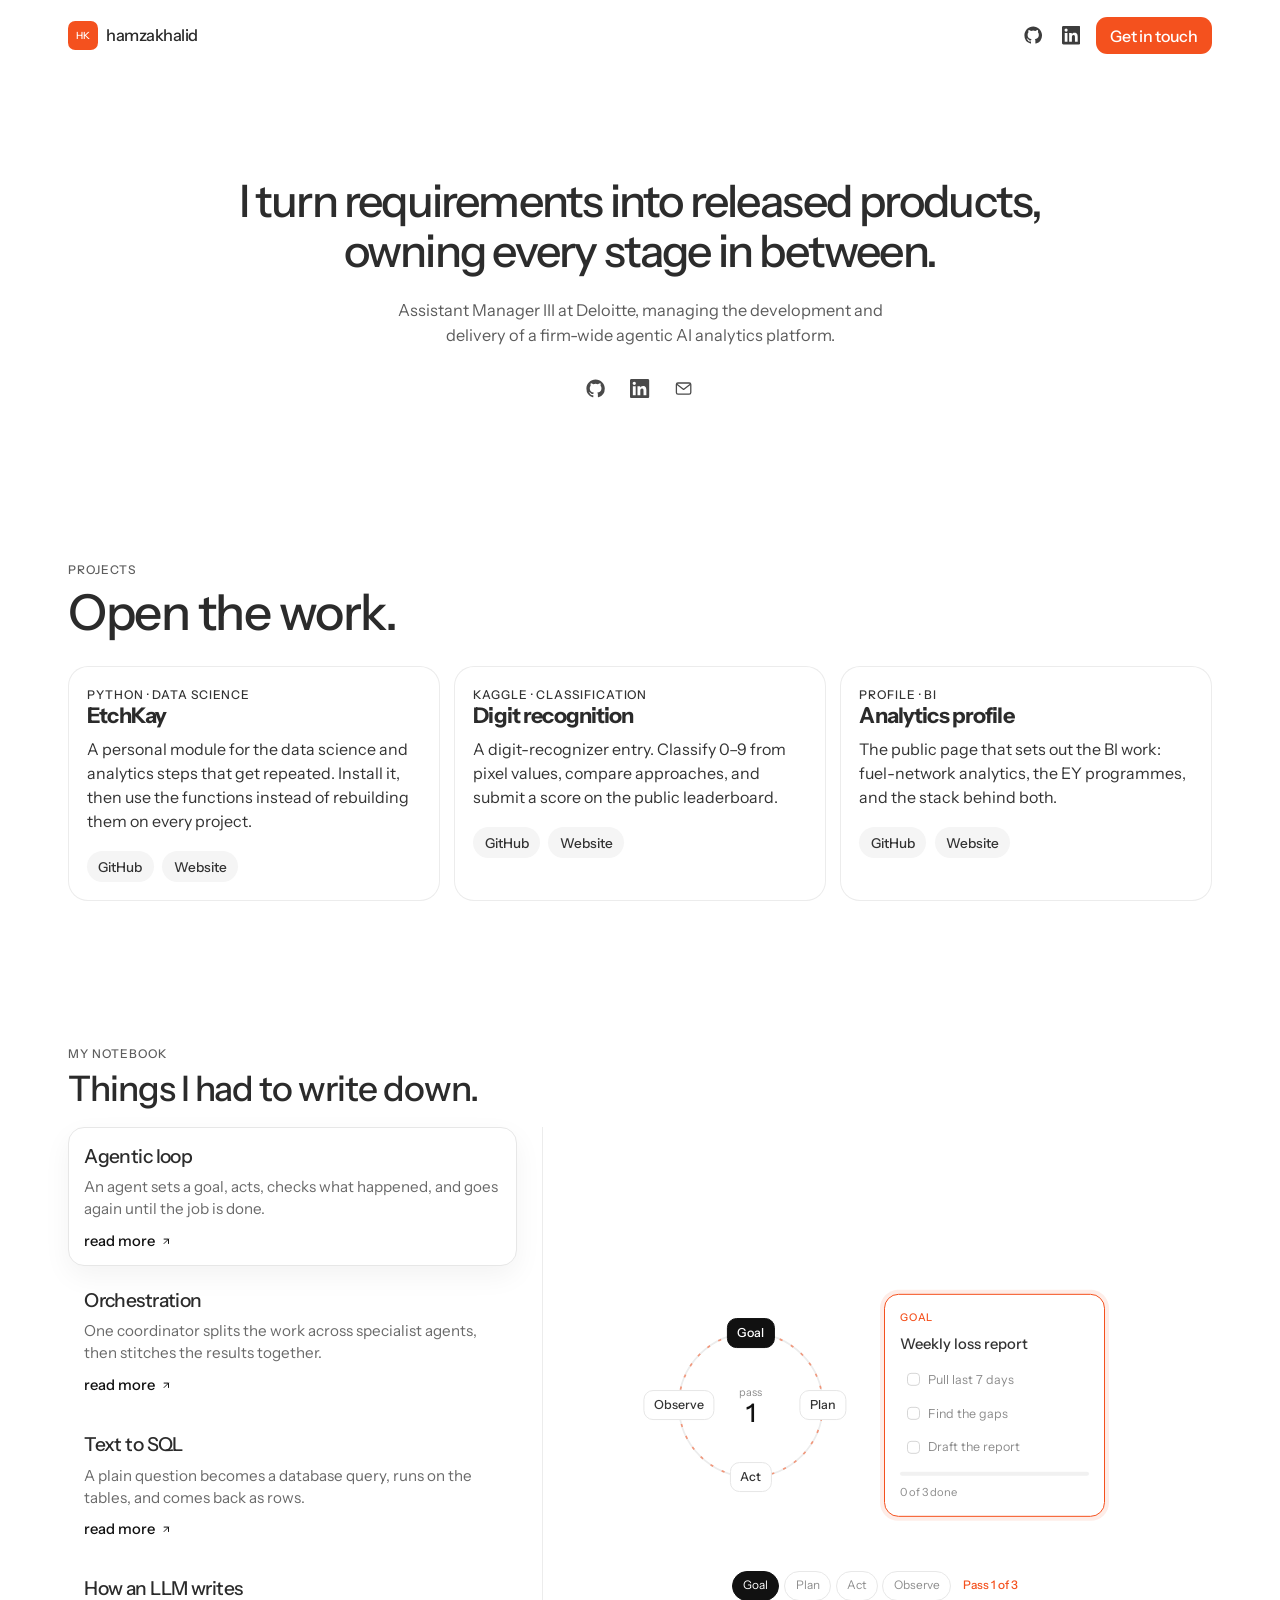
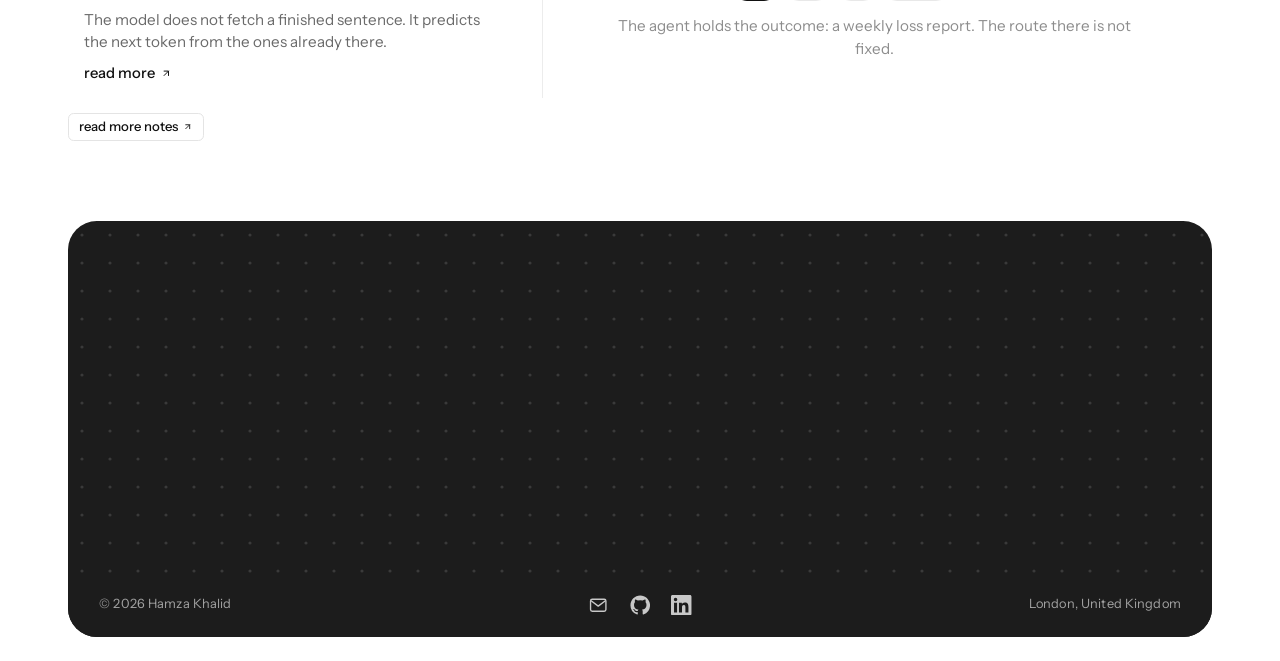
==== commit f7f6f841: "Turn the reading section into a notebook with explainer pages. Each topic now has its own page and a" ====
--- a/index.html
+++ b/index.html
@@ -114,52 +114,46 @@
       <section class="section worth" id="reading">
         <div class="worth-grid">
           <div class="worth-list">
-            <p class="kicker">Worth reading</p>
-            <h2>Four ideas, one picture each.</h2>
+            <p class="kicker">My notebook</p>
+            <h2>Things I had to write down.</h2>
             <div class="worth-items" role="tablist" aria-label="Topics">
-              <button class="worth-item" type="button" role="tab" id="tab-loop" aria-selected="true" aria-controls="panel-loop" data-topic="loop">
-                <strong>Agentic loop</strong>
-                <span>An agent sets a goal, acts, checks what happened, and goes again until the job is done.</span>
-              </button>
-              <button class="worth-item" type="button" role="tab" id="tab-orch" aria-selected="false" aria-controls="panel-orch" data-topic="orch">
-                <strong>Orchestration</strong>
-                <span>One coordinator splits the work across specialist agents, then stitches the results together.</span>
-              </button>
-              <button class="worth-item" type="button" role="tab" id="tab-sql" aria-selected="false" aria-controls="panel-sql" data-topic="sql">
-                <strong>Text to SQL</strong>
-                <span>A plain question becomes a database query, runs on the tables, and comes back as rows.</span>
-              </button>
-              <button class="worth-item" type="button" role="tab" id="tab-llm" aria-selected="false" aria-controls="panel-llm" data-topic="llm">
-                <strong>How an LLM writes</strong>
-                <span>The model does not fetch a finished sentence. It predicts the next token from the ones already there.</span>
-              </button>
+              <div class="worth-entry">
+                <button class="worth-item" type="button" role="tab" id="tab-loop" aria-selected="true" aria-controls="panel-loop" data-topic="loop">
+                  <strong>Agentic loop</strong>
+                  <span>An agent sets a goal, acts, checks what happened, and goes again until the job is done.</span>
+                </button>
+                <a class="worth-more" href="notes/agentic-loop.html">read more <svg class="arrow-ne" viewBox="0 0 24 24" aria-hidden="true"><path d="M7 17 17 7"/><path d="M7 7h10v10"/></svg></a>
+              </div>
+              <div class="worth-entry">
+                <button class="worth-item" type="button" role="tab" id="tab-orch" aria-selected="false" aria-controls="panel-orch" data-topic="orch">
+                  <strong>Orchestration</strong>
+                  <span>One coordinator splits the work across specialist agents, then stitches the results together.</span>
+                </button>
+                <a class="worth-more" href="notes/orchestration.html">read more <svg class="arrow-ne" viewBox="0 0 24 24" aria-hidden="true"><path d="M7 17 17 7"/><path d="M7 7h10v10"/></svg></a>
+              </div>
+              <div class="worth-entry">
+                <button class="worth-item" type="button" role="tab" id="tab-sql" aria-selected="false" aria-controls="panel-sql" data-topic="sql">
+                  <strong>Text to SQL</strong>
+                  <span>A plain question becomes a database query, runs on the tables, and comes back as rows.</span>
+                </button>
+                <a class="worth-more" href="notes/text-to-sql.html">read more <svg class="arrow-ne" viewBox="0 0 24 24" aria-hidden="true"><path d="M7 17 17 7"/><path d="M7 7h10v10"/></svg></a>
+              </div>
+              <div class="worth-entry">
+                <button class="worth-item" type="button" role="tab" id="tab-llm" aria-selected="false" aria-controls="panel-llm" data-topic="llm">
+                  <strong>How an LLM writes</strong>
+                  <span>The model does not fetch a finished sentence. It predicts the next token from the ones already there.</span>
+                </button>
+                <a class="worth-more" href="notes/how-an-llm-writes.html">read more <svg class="arrow-ne" viewBox="0 0 24 24" aria-hidden="true"><path d="M7 17 17 7"/><path d="M7 7h10v10"/></svg></a>
+              </div>
             </div>
+            <a class="worth-notes" href="notebook.html">read more notes <svg class="arrow-ne" viewBox="0 0 24 24" aria-hidden="true"><path d="M7 17 17 7"/><path d="M7 7h10v10"/></svg></a>
           </div>
 
           <div class="worth-stage">
-            <div class="motion-card">
-              <div class="motion-orbit">
-                <div class="orbit-ring"></div>
-                <span class="orbit-dot" id="orbit-dot"></span>
-                <button class="orbit-label pos-0" type="button" data-step="0">Goal</button>
-                <button class="orbit-label pos-1" type="button" data-step="1">Plan</button>
-                <button class="orbit-label pos-2" type="button" data-step="2">Act</button>
-                <button class="orbit-label pos-3" type="button" data-step="3">Observe</button>
-              </div>
-              <div class="motion-side">
-                <div class="dial">
-                  <strong id="dial-value">01</strong>
-                  <span id="dial-caption">goal</span>
-                </div>
-                <div class="meter">
-                  <span id="meter-a-name">Progress</span>
-                  <span class="track"><i id="bar-a"></i></span>
-                </div>
-                <div class="meter">
-                  <span id="meter-b-name">Signal</span>
-                  <span class="track track-soft"><i id="bar-b"></i><b class="meter-dot"></b></span>
-                </div>
-              </div>
+            <div class="viz" id="viz" aria-live="polite"></div>
+            <div class="viz-foot">
+              <div class="viz-phases" id="viz-phases"></div>
+              <span class="viz-round" id="viz-round"></span>
             </div>
             <p class="motion-caption" id="motion-caption"></p>
           </div>
@@ -193,6 +187,7 @@
       </footer>
     </section>
     <script src="field.js"></script>
+    <script src="viz.js"></script>
     <script src="learn.js"></script>
   </body>
 </html>
--- a/styles.css
+++ b/styles.css
@@ -423,8 +423,13 @@
   align-items: stretch;
 }
 
+.worth-list {
+  container-type: inline-size;
+}
+
 .worth-list h2 {
   margin-bottom: 1.2rem;
+  font-size: clamp(1.45rem, 7.4cqi, 2.65rem);
 }
 
 .worth-items {
@@ -435,18 +440,29 @@
   padding-right: 1.6rem;
 }
 
+.worth-entry {
+  border: 1px solid transparent;
+  border-radius: 1rem;
+  transition: background 0.4s ease, border-color 0.4s ease, box-shadow 0.4s ease;
+}
+
+.worth-entry:has(.worth-item[aria-selected="true"]) {
+  background: #fff;
+  border-color: #e7e7e7;
+  box-shadow: 0 10px 28px rgba(17, 17, 17, 0.05);
+}
+
 .worth-item {
   display: block;
   width: 100%;
-  padding: 0.85rem 0.95rem;
+  padding: 0.85rem 0.95rem 0.15rem;
   text-align: left;
   color: inherit;
   font: inherit;
   background: transparent;
-  border: 1px solid transparent;
+  border: 0;
   border-radius: 1rem;
   cursor: pointer;
-  transition: background 0.4s ease, border-color 0.4s ease, box-shadow 0.4s ease;
 }
 
 .worth-item strong {
@@ -464,10 +480,48 @@
   line-height: 1.45;
 }
 
-.worth-item[aria-selected="true"] {
-  background: #fff;
-  border-color: #e7e7e7;
-  box-shadow: 0 10px 28px rgba(17, 17, 17, 0.05);
+.worth-more,
+.worth-notes {
+  color: #111;
+  font-size: 0.92rem;
+  font-weight: 500;
+  text-decoration: none;
+}
+
+.worth-more {
+  display: inline-block;
+  margin: 0.45rem 0.95rem 0.8rem;
+}
+
+.worth-more:hover {
+  color: #f4511e;
+}
+
+.worth-notes {
+  display: inline-block;
+  margin-top: 0.95rem;
+  padding: 0.32rem 0.6rem;
+  border: 1px solid #e4e4e4;
+  border-radius: 0.35rem;
+  font-size: 0.82rem;
+  line-height: 1.2;
+}
+
+.arrow-ne {
+  display: inline-block;
+  width: 0.72em;
+  height: 0.72em;
+  margin-left: 0.18rem;
+  vertical-align: -0.02em;
+  fill: none;
+  stroke: currentColor;
+  stroke-width: 2.25;
+  stroke-linecap: round;
+  stroke-linejoin: round;
+}
+
+.worth-notes:hover {
+  border-color: #111;
 }
 
 .worth-stage {
@@ -483,146 +537,756 @@
   background: #fff;
 }
 
-.motion-card {
-  display: grid;
-  grid-template-columns: minmax(0, 1fr) auto;
+.viz {
+  position: relative;
+  width: min(100%, 460px);
+  aspect-ratio: 46 / 30;
+  color: #333;
+  font-size: 0.78rem;
+}
+
+.viz.is-in {
+  animation: viz-in 0.45s ease both;
+}
+
+@keyframes viz-in {
+  from { opacity: 0; transform: translateY(8px); }
+  to { opacity: 1; transform: none; }
+}
+
+@keyframes viz-spin {
+  to { transform: rotate(360deg); }
+}
+
+@keyframes viz-flow {
+  to { stroke-dashoffset: -12; }
+}
+
+@keyframes viz-pop {
+  0% { transform: scale(0.6); opacity: 0; }
+  60% { transform: scale(1.08); opacity: 1; }
+  100% { transform: scale(1); }
+}
+
+.viz-foot {
+  display: flex;
+  align-items: center;
   gap: 0.75rem;
-  align-items: center;
-  justify-content: center;
-  width: 100%;
-  margin: 0;
-  padding: 0.4rem 0.2rem 0.2rem;
-  border: 0;
-  background: transparent;
-}
-
-.motion-orbit {
-  position: relative;
-  justify-self: center;
-  align-self: center;
-  width: min(100%, 280px);
-  height: 280px;
-}
-
-.orbit-ring {
-  position: absolute;
-  inset: 46px;
-  border: 1px solid #e4e4e4;
-  border-radius: 50%;
-}
-
-.orbit-dot {
-  position: absolute;
-  z-index: 2;
-  left: 50%;
-  top: 50%;
-  width: 12px;
-  height: 12px;
-  border-radius: 50%;
-  background: #f4511e;
-  transform: translate(-50%, -50%) rotate(-90deg) translateX(104px);
-  transition: transform 0.7s ease;
-}
-
-.orbit-label {
-  position: absolute;
-  z-index: 1;
-  padding: 0.45rem 0.75rem;
-  border: 1px solid #e6e6e6;
-  border-radius: 0.7rem;
+  margin-top: 1rem;
+}
+
+.viz-phases {
+  display: flex;
+  gap: 0.3rem;
+}
+
+.viz-pill {
+  padding: 0.3rem 0.65rem;
+  border: 1px solid #e8e8e8;
+  border-radius: 999px;
   background: #fff;
+  color: #8d8d8d;
+  font: inherit;
+  font-size: 0.74rem;
+  cursor: pointer;
+  transition: background 0.3s ease, color 0.3s ease, border-color 0.3s ease;
+}
+
+.viz-pill.is-past {
   color: #333;
-  font: inherit;
-  font-size: 0.86rem;
-  font-weight: 500;
-  cursor: pointer;
-}
-
-.orbit-label.is-hot {
+}
+
+.viz-pill.is-hot {
   border-color: #111;
   background: #111;
   color: #fff;
 }
 
-.pos-0 { top: 8px; left: 50%; transform: translateX(-50%); }
-.pos-1 { top: 50%; right: 0; transform: translateY(-50%); }
-.pos-2 { bottom: 8px; left: 50%; transform: translateX(-50%); }
-.pos-3 { top: 50%; left: 0; transform: translateY(-50%); }
-
-.motion-side {
+.viz-round {
+  color: #f4511e;
+  font-size: 0.74rem;
+  font-weight: 500;
+}
+
+/* Agentic loop */
+
+.lp-ring {
+  position: absolute;
+  left: 0;
+  top: 50%;
+  width: 46%;
+  aspect-ratio: 1;
+  transform: translateY(-50%);
+}
+
+.lp-ring svg {
+  position: absolute;
+  inset: 0;
+  width: 100%;
+  height: 100%;
+}
+
+.lp-track,
+.lp-flow {
+  fill: none;
+  stroke-width: 0.8;
+}
+
+.lp-track {
+  stroke: #ececec;
+}
+
+.lp-flow {
+  stroke: #f4511e;
+  stroke-dasharray: 1.5 4.5;
+  opacity: 0.55;
+  animation: viz-flow 1.4s linear infinite;
+}
+
+.lp-arm {
+  position: absolute;
+  inset: 0;
+  transition: transform 0.9s cubic-bezier(0.65, 0, 0.35, 1);
+}
+
+.lp-dot {
+  position: absolute;
+  left: 50%;
+  top: 16%;
+  width: 11px;
+  height: 11px;
+  border-radius: 50%;
+  background: #f4511e;
+  box-shadow: 0 0 0 4px rgba(244, 81, 30, 0.16);
+  transform: translate(-50%, -50%);
+}
+
+.lp-node {
+  position: absolute;
+  z-index: 1;
+  padding: 0.3rem 0.6rem;
+  border: 1px solid #e6e6e6;
+  border-radius: 0.6rem;
+  background: #fff;
+  font-weight: 500;
+  transform: translate(-50%, -50%);
+  transition: background 0.3s ease, color 0.3s ease, border-color 0.3s ease;
+}
+
+.lp-node.is-hot {
+  border-color: #111;
+  background: #111;
+  color: #fff;
+}
+
+.lp-mid {
+  position: absolute;
+  left: 50%;
+  top: 50%;
   display: grid;
   justify-items: center;
-  gap: 0.85rem;
-}
-
-.dial {
-  display: grid;
-  place-items: center;
-  width: 9.5rem;
-  height: 9.5rem;
-  border: 10px solid #f1f1f1;
+  color: #8d8d8d;
+  font-size: 0.68rem;
+  transform: translate(-50%, -50%);
+}
+
+.lp-mid strong {
+  color: #111;
+  font-size: 1.6rem;
+  font-weight: 500;
+  line-height: 1;
+}
+
+.lp-card {
+  position: absolute;
+  right: 0;
+  top: 50%;
+  display: grid;
+  gap: 0.45rem;
+  width: 48%;
+  padding: 0.95rem;
+  border: 1px solid #ececec;
+  border-radius: 0.9rem;
+  background: #fff;
+  transform: translateY(-50%);
+  transition: border-color 0.4s ease, box-shadow 0.4s ease;
+}
+
+.lp-card.is-goal {
+  border-color: #f4511e;
+  box-shadow: 0 0 0 4px rgba(244, 81, 30, 0.1);
+}
+
+.lp-card.is-met {
+  border-color: #111;
+}
+
+.lp-kicker {
+  color: #f4511e;
+  font-size: 0.66rem;
+  font-weight: 500;
+  letter-spacing: 0.06em;
+  text-transform: uppercase;
+}
+
+.lp-card strong {
+  font-size: 0.92rem;
+  font-weight: 500;
+}
+
+.lp-list {
+  display: grid;
+  gap: 0.35rem;
+  margin: 0.2rem 0 0;
+  padding: 0;
+  list-style: none;
+}
+
+.lp-list li {
+  display: flex;
+  align-items: center;
+  gap: 0.5rem;
+  padding: 0.3rem 0.4rem;
+  border-radius: 0.45rem;
+  color: #8d8d8d;
+  transition: background 0.3s ease, color 0.3s ease;
+}
+
+.lp-list li.is-next {
+  background: #fff3ee;
+  color: #111;
+}
+
+.lp-list li.is-done {
+  color: #111;
+}
+
+.lp-box {
+  position: relative;
+  flex: none;
+  width: 13px;
+  height: 13px;
+  border: 1.5px solid #d6d6d6;
+  border-radius: 4px;
+  transition: background 0.3s ease, border-color 0.3s ease;
+}
+
+.lp-list li.is-run .lp-box {
+  border-color: #eee;
+  border-top-color: #f4511e;
   border-radius: 50%;
-  text-align: center;
-}
-
-.dial strong {
-  font-size: 2rem;
-  font-weight: 500;
-  letter-spacing: -0.04em;
-  line-height: 1;
-}
-
-.dial span {
-  color: #8a8a8a;
-  font-size: 0.82rem;
-}
-
-.meter {
-  width: min(100%, 14rem);
-}
-
-.meter span {
-  display: block;
-  margin-bottom: 0.28rem;
-  font-size: 0.82rem;
-}
-
-.track {
-  position: relative;
-  display: block;
-  height: 0.45rem;
+  animation: viz-spin 0.8s linear infinite;
+}
+
+.lp-list li.is-done .lp-box {
+  border-color: #111;
+  background: #111;
+  animation: viz-pop 0.4s ease;
+}
+
+.lp-list li.is-done .lp-box::after {
+  position: absolute;
+  left: 3.5px;
+  top: 0.5px;
+  width: 3px;
+  height: 6px;
+  border: solid #fff;
+  border-width: 0 1.5px 1.5px 0;
+  transform: rotate(45deg);
+  content: "";
+}
+
+.lp-bar {
+  height: 4px;
+  margin-top: 0.2rem;
   border-radius: 999px;
   background: #f1f1f1;
   overflow: hidden;
 }
 
-.track i {
+.lp-bar i {
   display: block;
+  width: 0;
   height: 100%;
-  width: 20%;
-  border-radius: inherit;
-  background: #b9b9b9;
-  transition: width 0.7s ease;
-}
-
-.track-soft {
-  overflow: visible;
+  background: #f4511e;
+  transition: width 0.6s ease;
+}
+
+.lp-status {
+  color: #8d8d8d;
+  font-size: 0.7rem;
+}
+
+.lp-card.is-met .lp-status {
+  color: #111;
+  font-weight: 500;
+}
+
+/* Orchestration */
+
+.or-lines {
+  position: absolute;
+  inset: 0;
+  width: 100%;
+  height: 100%;
+}
+
+.or-lines line {
+  stroke: #e4e4e4;
+  stroke-width: 1.5;
+  transition: stroke 0.3s ease;
+}
+
+.or-lines line.is-on {
+  stroke: #f4511e;
+  stroke-dasharray: 4 4;
+  opacity: 0.6;
+}
+
+.or-lines line.is-down {
+  animation: viz-flow 0.6s linear infinite reverse;
+}
+
+.or-lines line.is-up {
+  animation: viz-flow 0.6s linear infinite;
+}
+
+.or-hub,
+.or-worker,
+.or-chip,
+.or-packet {
+  position: absolute;
+  transform: translate(-50%, -50%);
+}
+
+.or-hub {
+  z-index: 1;
+  display: grid;
+  justify-items: center;
+  padding: 0.55rem 0.9rem;
+  border-radius: 0.8rem;
+  background: #111;
+  color: #fff;
+}
+
+.or-hub strong {
+  font-size: 0.82rem;
+  font-weight: 500;
+}
+
+.or-hub span {
+  color: #a8a8a8;
+  font-size: 0.66rem;
+}
+
+.or-hub.is-busy {
+  box-shadow: 0 0 0 5px rgba(244, 81, 30, 0.22);
+}
+
+.or-chip {
+  z-index: 2;
+  padding: 0.3rem 0.6rem;
+  border: 1px solid #e6e6e6;
+  border-radius: 999px;
+  background: #fff;
+  font-size: 0.68rem;
+  white-space: nowrap;
+  opacity: 0;
+  transition: opacity 0.45s ease, transform 0.6s ease;
+}
+
+.or-brief {
+  transform: translate(calc(-50% - 18px), -50%);
+}
+
+.or-brief.is-in {
+  opacity: 1;
+  transform: translate(-50%, -50%);
+}
+
+.or-answer {
+  border-color: #f4511e;
+  color: #c2410c;
+  transform: translate(calc(-50% - 18px), -50%);
+}
+
+.or-answer.is-in {
+  opacity: 1;
+  transform: translate(-50%, -50%);
+}
+
+.or-worker {
+  z-index: 1;
+  display: grid;
+  justify-items: center;
+  gap: 0.1rem;
+  min-width: 5.6rem;
+  padding: 0.5rem 0.6rem;
+  border: 1px solid #ececec;
+  border-radius: 0.8rem;
+  background: #fff;
+  color: #8d8d8d;
+  transition: border-color 0.3s ease, color 0.3s ease;
+}
+
+.or-worker strong {
+  font-size: 0.8rem;
+  font-weight: 500;
+}
+
+.or-worker.is-tasked {
+  color: #111;
+}
+
+.or-worker.is-done {
+  border-color: #111;
+}
+
+.or-sub {
+  color: #8d8d8d;
+  font-size: 0.66rem;
+}
+
+.or-state {
+  position: absolute;
+  top: -6px;
+  right: -6px;
+  width: 14px;
+  height: 14px;
+  border-radius: 50%;
+  opacity: 0;
+}
+
+.or-worker.is-run .or-state {
+  border: 2px solid #eee;
+  border-top-color: #f4511e;
+  background: #fff;
+  opacity: 1;
+  animation: viz-spin 0.8s linear infinite;
+}
+
+.or-worker.is-done .or-state {
+  background: #111;
+  opacity: 1;
+  animation: viz-pop 0.4s ease;
+}
+
+.or-worker.is-done .or-state::after {
+  position: absolute;
+  left: 4.5px;
+  top: 2px;
+  width: 3px;
+  height: 6px;
+  border: solid #fff;
+  border-width: 0 1.5px 1.5px 0;
+  transform: rotate(45deg);
+  content: "";
+}
+
+.or-packet {
+  z-index: 0;
+  width: 10px;
+  height: 10px;
+  border-radius: 3px;
+  background: #f4511e;
+  opacity: 0;
+  transition: left 0.9s cubic-bezier(0.65, 0, 0.35, 1), top 0.9s cubic-bezier(0.65, 0, 0.35, 1), opacity 0.3s ease;
+}
+
+.or-packet.is-shown {
+  opacity: 1;
+}
+
+.or-packet.is-result {
+  border-radius: 50%;
+  background: #111;
+}
+
+/* Text to SQL */
+
+.sq-left,
+.sq-right {
+  position: absolute;
+  top: 50%;
+  width: 48%;
+  transform: translateY(-50%);
+}
+
+.sq-left {
+  left: 0;
+  display: grid;
+  gap: 0.6rem;
+}
+
+.sq-right {
+  right: 0;
+  height: 76%;
+}
+
+.sq-ask {
+  padding: 0.6rem 0.75rem;
+  border: 1px solid #ececec;
+  border-radius: 0.8rem 0.8rem 0.8rem 0.2rem;
+  font-size: 0.8rem;
+  transition: border-color 0.3s ease, box-shadow 0.3s ease;
+}
+
+.sq-ask.is-hot {
+  border-color: #f4511e;
+  box-shadow: 0 0 0 4px rgba(244, 81, 30, 0.1);
+}
+
+.sq-code {
+  display: grid;
+  min-height: 6.4rem;
+  margin: 0;
+  padding: 0.65rem 0.75rem;
+  border-radius: 0.7rem;
+  background: #f7f7f7;
+  color: #b9b9b9;
+  font-family: ui-monospace, SFMono-Regular, Menlo, monospace;
+  font-size: 0.62rem;
+  line-height: 1.6;
+  white-space: pre;
+  overflow: hidden;
+  transition: color 0.3s ease;
+}
+
+.sq-code.is-on {
+  color: #333;
+}
+
+.sq-code span {
+  min-height: 1.6em;
+  padding: 0 0.25rem;
+  border-radius: 0.25rem;
+  transition: background 0.3s ease;
+}
+
+.sq-code span.is-hot {
+  background: #ffe7dd;
+  color: #c2410c;
+}
+
+.sq-table {
+  position: absolute;
+  inset: 0;
+  display: grid;
+  align-content: center;
+  gap: 0.15rem;
+  overflow: hidden;
+  transition: opacity 0.45s ease, transform 0.45s ease;
+}
+
+.sq-cap {
+  margin-bottom: 0.2rem;
+  color: #8d8d8d;
+  font-family: ui-monospace, SFMono-Regular, Menlo, monospace;
+  font-size: 0.64rem;
+}
+
+.sq-row {
+  display: grid;
+  grid-template-columns: 1.1fr 0.8fr 0.8fr;
+  padding: 0.28rem 0.45rem;
+  border-radius: 0.35rem;
+  background: #f7f7f7;
+  font-family: ui-monospace, SFMono-Regular, Menlo, monospace;
+  font-size: 0.64rem;
+  transition: background 0.3s ease, color 0.3s ease, opacity 0.3s ease;
+}
+
+.sq-row span:not(:first-child) {
+  text-align: right;
+}
+
+.sq-head {
+  background: transparent;
+  color: #8d8d8d;
+}
+
+.sq-row.is-match {
+  background: #fff1ea;
+  color: #c2410c;
+}
+
+.sq-row.is-skip {
+  opacity: 0.35;
+  text-decoration: line-through;
+}
+
+.sq-scan {
+  position: absolute;
+  left: 0;
+  right: 0;
+  top: 2.2rem;
+  height: 2px;
+  background: #f4511e;
+  opacity: 0;
+}
+
+.sq-table.is-scan .sq-scan {
+  animation: sq-scan 1.8s ease-in-out forwards;
+}
+
+@keyframes sq-scan {
+  0% { top: 2.6rem; opacity: 1; }
+  90% { top: calc(100% - 0.4rem); opacity: 1; }
+  100% { top: calc(100% - 0.4rem); opacity: 0; }
+}
+
+.sq-table.is-gone {
+  opacity: 0;
+  transform: scale(0.96);
+}
+
+.sq-result {
+  opacity: 0;
+  pointer-events: none;
+  transform: translateY(8px);
+}
+
+.sq-result.is-in {
+  opacity: 1;
+  transform: none;
+}
+
+.sq-result .sq-row:not(.sq-head) {
+  opacity: 0;
+  transform: translateX(10px);
+  transition: opacity 0.4s ease, transform 0.4s ease;
+}
+
+.sq-result .sq-row.is-in {
+  opacity: 1;
+  transform: none;
+}
+
+.sq-result .sq-row span:nth-child(2) {
+  color: #8d8d8d;
+}
+
+.sq-result .sq-row span:nth-child(3) {
+  color: #111;
+  font-weight: 600;
+}
+
+/* How an LLM writes */
+
+.viz-llm {
+  display: grid;
+  align-content: center;
+  gap: 1.3rem;
+}
+
+.lm-cap {
+  display: block;
+  margin-bottom: 0.45rem;
+  color: #8d8d8d;
+  font-size: 0.68rem;
+}
+
+.lm-sentence {
+  display: flex;
+  flex-wrap: wrap;
+  align-items: center;
+  gap: 0.3rem;
+  min-height: 2.6rem;
+  padding: 0.55rem 0.65rem;
+  border: 1px solid #ececec;
+  border-radius: 0.8rem;
+}
+
+.lm-word {
+  padding: 0.2rem 0.45rem;
+  border-radius: 0.4rem;
   background: #f4f4f4;
-}
-
-.track-soft i {
-  background: #ececec;
-}
-
-.meter-dot {
-  position: absolute;
-  left: 0;
-  top: 50%;
-  width: 0.55rem;
-  height: 0.55rem;
-  border-radius: 50%;
+  font-size: 0.82rem;
+  transition: background 1.2s ease, color 1.2s ease;
+}
+
+.lm-word.is-new {
   background: #f4511e;
-  transform: translate(-20%, -50%);
+  color: #fff;
+  animation: viz-pop 0.45s ease;
+}
+
+.lm-caret {
+  width: 2px;
+  height: 1.1rem;
+  background: #111;
+  animation: lm-blink 1s steps(1) infinite;
+}
+
+@keyframes lm-blink {
+  50% { opacity: 0; }
+}
+
+.lm-scores {
+  display: grid;
+  gap: 0.35rem;
+  transition: opacity 0.4s ease;
+}
+
+.lm-scores.is-spent {
+  opacity: 0.45;
+}
+
+.lm-row {
+  display: grid;
+  grid-template-columns: 4.2rem 1fr 2.4rem;
+  align-items: center;
+  gap: 0.6rem;
+  transition: opacity 0.3s ease;
+}
+
+.lm-tok {
+  font-family: ui-monospace, SFMono-Regular, Menlo, monospace;
+  font-size: 0.72rem;
+}
+
+.lm-track {
+  height: 0.6rem;
+  border-radius: 999px;
+  background: #f4f4f4;
+  overflow: hidden;
+}
+
+.lm-track i {
+  display: block;
+  width: 0;
+  height: 100%;
+  border-radius: 999px;
+  background: #cfcfcf;
+  transition: width 0.7s cubic-bezier(0.22, 1, 0.36, 1), background 0.3s ease;
+}
+
+.lm-pct {
+  color: #8d8d8d;
+  font-size: 0.7rem;
+  text-align: right;
+}
+
+.lm-row.is-pick .lm-track i {
+  background: #f4511e;
+}
+
+.lm-row.is-pick .lm-tok,
+.lm-row.is-pick .lm-pct {
+  color: #c2410c;
+  font-weight: 600;
+}
+
+.lm-row.is-dim {
+  opacity: 0.4;
+}
+
+@media (prefers-reduced-motion: reduce) {
+  .viz *,
+  .viz.is-in {
+    animation: none !important;
+    transition: none !important;
+  }
 }
 
 .motion-caption {
@@ -1017,10 +1681,6 @@
     padding-right: 0;
   }
 
-  .motion-card {
-    grid-template-columns: 1fr;
-  }
-
   .hero h1 {
     max-width: none;
     font-size: 1.7rem;
@@ -1079,3 +1739,1802 @@
     flex-basis: min(20rem, 82vw);
   }
 }
+
+/* Notebook list */
+
+.nb-list {
+  margin-top: 2.2rem;
+  border-top: 1px solid var(--line);
+}
+
+.nb-item {
+  display: grid;
+  grid-template-columns: 3rem minmax(0, 1fr) auto;
+  gap: 1.2rem;
+  align-items: start;
+  padding: 1.35rem 0.4rem;
+  border-bottom: 1px solid var(--line);
+  color: inherit;
+  text-decoration: none;
+  transition: background 0.3s ease, padding 0.3s ease;
+}
+
+.nb-item:hover {
+  padding-left: 0.9rem;
+  background: #fafafa;
+}
+
+.nb-num {
+  padding-top: 0.2rem;
+  color: #b0b0b0;
+  font-size: 0.85rem;
+  font-variant-numeric: tabular-nums;
+}
+
+.nb-main {
+  display: grid;
+  gap: 0.3rem;
+  max-width: 44rem;
+}
+
+.nb-tag {
+  color: #f4511e;
+  font-size: 0.7rem;
+  font-weight: 500;
+  letter-spacing: 0.08em;
+  text-transform: uppercase;
+}
+
+.nb-main strong {
+  font-size: 1.35rem;
+  font-weight: 500;
+  letter-spacing: -0.03em;
+}
+
+.nb-sum {
+  color: #6a6a6a;
+  font-size: 0.98rem;
+  line-height: 1.5;
+}
+
+.nb-go {
+  padding-top: 0.25rem;
+  font-size: 0.88rem;
+  font-weight: 500;
+  white-space: nowrap;
+}
+
+.nb-item:hover .nb-go {
+  color: #f4511e;
+}
+
+/* Note page */
+
+.note-page {
+  width: min(calc(100% - (var(--gutter) * 2)), 52rem);
+  margin: 0 auto;
+  padding: 2.6rem 0 4rem;
+}
+
+.note-back {
+  color: #6a6a6a;
+  font-size: 0.9rem;
+  text-decoration: none;
+}
+
+.note-back:hover {
+  color: #111;
+}
+
+.note-head {
+  margin-top: 1.6rem;
+}
+
+.note-head h1 {
+  margin: 0;
+  font-size: clamp(2.4rem, 5vw, 3.6rem);
+  font-weight: 500;
+  letter-spacing: -0.04em;
+  line-height: 1.05;
+}
+
+.note-lede {
+  margin: 1rem 0 0;
+  color: #555;
+  font-size: 1.15rem;
+  line-height: 1.5;
+  text-align: left;
+}
+
+.note-stage {
+  display: flex;
+  flex-direction: column;
+  align-items: stretch;
+  width: 100%;
+  margin: 2.4rem 0 2.6rem;
+  padding: 2.4rem 1.2rem 1.6rem;
+  border: 1px solid var(--line);
+  border-radius: 1.4rem;
+  background: #fff;
+}
+
+.note-stage .viz {
+  width: 100%;
+}
+
+.note-body {
+  width: 100%;
+}
+
+.note-body section + section {
+  margin-top: 2rem;
+}
+
+.note-body h2 {
+  margin: 0 0 0.6rem;
+  font-size: 1.4rem;
+  font-weight: 500;
+  letter-spacing: -0.03em;
+}
+
+.note-body p {
+  margin: 0 0 0.85rem;
+  color: #333;
+  font-size: 1.04rem;
+  line-height: 1.65;
+}
+
+.note-steps {
+  display: grid;
+  grid-template-columns: 1fr 1fr;
+  gap: 0.8rem;
+  margin-top: 3rem;
+}
+
+.note-step {
+  display: grid;
+  gap: 0.2rem;
+  padding: 1rem 1.1rem;
+  border: 1px solid var(--line);
+  border-radius: 1rem;
+  color: inherit;
+  text-decoration: none;
+  transition: border-color 0.3s ease;
+}
+
+.note-step:hover {
+  border-color: #111;
+}
+
+.note-step span {
+  color: #8d8d8d;
+  font-size: 0.8rem;
+}
+
+.note-step strong {
+  font-size: 1.05rem;
+  font-weight: 500;
+}
+
+.note-step.is-next {
+  text-align: right;
+}
+
+.note-footer {
+  width: calc(100% - (var(--gutter) * 2));
+  margin: 0 auto;
+}
+
+@media (max-width: 640px) {
+  .nb-item {
+    grid-template-columns: 2rem minmax(0, 1fr);
+  }
+
+  .nb-go {
+    display: none;
+  }
+
+  .note-steps {
+    grid-template-columns: 1fr;
+  }
+}
+
+/* Embeddings */
+
+.em-plane {
+  position: absolute;
+  inset: 0 0 12% 0;
+  border-radius: 0.9rem;
+  background-image: linear-gradient(#f2f2f2 1px, transparent 1px), linear-gradient(90deg, #f2f2f2 1px, transparent 1px);
+  background-size: 10% 12.5%;
+}
+
+.em-lines {
+  position: absolute;
+  inset: 0;
+  width: 100%;
+  height: 100%;
+}
+
+.em-lines line {
+  stroke: #f4511e;
+  stroke-width: 1.5;
+  stroke-dasharray: 3 3;
+  opacity: 0;
+  transition: opacity 0.4s ease;
+}
+
+.em-lines line.is-on {
+  opacity: 0.8;
+}
+
+.em-point {
+  position: absolute;
+  padding: 0.18rem 0.45rem;
+  border-radius: 999px;
+  background: #fff;
+  box-shadow: inset 0 0 0 1px #e2e2e2;
+  font-size: 0.7rem;
+  white-space: nowrap;
+  transform: translate(-50%, -50%);
+  transition: left 1s cubic-bezier(0.65, 0, 0.35, 1), top 1s cubic-bezier(0.65, 0, 0.35, 1), opacity 0.4s ease, box-shadow 0.3s ease;
+}
+
+.em-point.is-placed.em-a { box-shadow: inset 0 0 0 1.5px #f4511e; }
+.em-point.is-placed.em-b { box-shadow: inset 0 0 0 1.5px #111; }
+.em-point.is-placed.em-c { box-shadow: inset 0 0 0 1.5px #9a9a9a; }
+
+.em-point.is-dim {
+  opacity: 0.3;
+}
+
+.em-point.is-near {
+  font-weight: 600;
+}
+
+.em-query {
+  z-index: 2;
+  background: #f4511e;
+  box-shadow: none;
+  color: #fff;
+  font-weight: 600;
+  opacity: 0;
+  transform: translate(-50%, -50%) scale(0.6);
+  transition: opacity 0.4s ease, transform 0.4s ease;
+}
+
+.em-query.is-in {
+  opacity: 1;
+  transform: translate(-50%, -50%) scale(1);
+}
+
+.em-dist {
+  position: absolute;
+  color: #c2410c;
+  font-family: ui-monospace, SFMono-Regular, Menlo, monospace;
+  font-size: 0.6rem;
+  opacity: 0;
+  transform: translate(-50%, -120%);
+  transition: opacity 0.3s ease;
+}
+
+.em-dist.is-in {
+  opacity: 1;
+}
+
+.em-legend {
+  position: absolute;
+  left: 0;
+  bottom: 0;
+  display: flex;
+  gap: 0.9rem;
+  color: #6a6a6a;
+  font-size: 0.68rem;
+  opacity: 0;
+  transition: opacity 0.4s ease;
+}
+
+.em-legend.is-in {
+  opacity: 1;
+}
+
+.em-key {
+  display: inline-flex;
+  align-items: center;
+  gap: 0.3rem;
+}
+
+.em-key i {
+  width: 8px;
+  height: 8px;
+  border-radius: 50%;
+}
+
+.em-key.em-a i { background: #f4511e; }
+.em-key.em-b i { background: #111; }
+.em-key.em-c i { background: #9a9a9a; }
+
+/* Retrieval */
+
+.rg-ask,
+.rg-store,
+.rg-prompt {
+  position: absolute;
+  top: 50%;
+  transform: translateY(-50%);
+}
+
+.rg-ask {
+  left: 0;
+  width: 24%;
+  padding: 0.6rem 0.7rem;
+  border: 1px solid #ececec;
+  border-radius: 0.8rem 0.8rem 0.8rem 0.2rem;
+  font-size: 0.76rem;
+  transition: border-color 0.3s ease, box-shadow 0.3s ease;
+}
+
+.rg-ask.is-hot {
+  border-color: #f4511e;
+  box-shadow: 0 0 0 4px rgba(244, 81, 30, 0.1);
+}
+
+.rg-store {
+  left: 28%;
+  display: grid;
+  gap: 0.25rem;
+  width: 38%;
+}
+
+.rg-cap {
+  margin-bottom: 0.2rem;
+  color: #8d8d8d;
+  font-family: ui-monospace, SFMono-Regular, Menlo, monospace;
+  font-size: 0.62rem;
+}
+
+.rg-chunk {
+  display: flex;
+  justify-content: space-between;
+  gap: 0.4rem;
+  padding: 0.32rem 0.5rem;
+  border-radius: 0.4rem;
+  background: #f6f6f6;
+  font-size: 0.66rem;
+  transition: background 0.3s ease, opacity 0.3s ease, color 0.3s ease;
+}
+
+.rg-chunk b {
+  font-family: ui-monospace, SFMono-Regular, Menlo, monospace;
+  font-weight: 500;
+  opacity: 0;
+  transition: opacity 0.3s ease;
+}
+
+.rg-chunk.is-scored b { opacity: 1; }
+.rg-chunk.is-top { background: #fff1ea; color: #c2410c; }
+.rg-chunk.is-out { opacity: 0.35; }
+
+.rg-prompt {
+  right: 0;
+  display: grid;
+  gap: 0.3rem;
+  width: 30%;
+  min-height: 62%;
+  align-content: start;
+  padding: 0.6rem;
+  border: 1px dashed #dcdcdc;
+  border-radius: 0.8rem;
+}
+
+.rg-ctx {
+  padding: 0.25rem 0.4rem;
+  border-radius: 0.35rem;
+  background: #fff1ea;
+  color: #c2410c;
+  font-size: 0.62rem;
+  opacity: 0;
+  transform: translateX(-10px);
+  transition: opacity 0.4s ease, transform 0.4s ease;
+}
+
+.rg-ctx.is-in {
+  opacity: 1;
+  transform: none;
+}
+
+.rg-answer {
+  margin: 0.3rem 0 0;
+  padding: 0.45rem 0.5rem;
+  border-radius: 0.45rem;
+  background: #111;
+  color: #fff;
+  font-size: 0.7rem;
+  opacity: 0;
+  transition: opacity 0.4s ease;
+}
+
+.rg-answer.is-in {
+  opacity: 1;
+}
+
+/* Chunking */
+
+.ck-doc {
+  position: absolute;
+  left: 0;
+  top: 50%;
+  width: 46%;
+  padding: 0.7rem 0.8rem;
+  border: 1px solid #ececec;
+  border-radius: 0.8rem;
+  transform: translateY(-50%);
+  transition: opacity 0.4s ease;
+}
+
+.ck-doc.is-faded {
+  opacity: 0.45;
+}
+
+.ck-cap {
+  display: block;
+  margin-bottom: 0.45rem;
+  color: #8d8d8d;
+  font-family: ui-monospace, SFMono-Regular, Menlo, monospace;
+  font-size: 0.62rem;
+}
+
+.ck-body {
+  position: relative;
+  display: grid;
+  gap: 0;
+}
+
+.ck-line {
+  display: block;
+  height: 0.95rem;
+  background: linear-gradient(#e8e8e8, #e8e8e8) left center / 100% 5px no-repeat;
+}
+
+.ck-band {
+  position: absolute;
+  left: -0.35rem;
+  right: -0.35rem;
+  border-radius: 0.35rem;
+  opacity: 0;
+  transition: opacity 0.4s ease;
+}
+
+.ck-band.is-in { opacity: 1; }
+.ck-band-0 { box-shadow: inset 3px 0 0 #f4511e; background: rgba(244, 81, 30, 0.06); }
+.ck-band-1 { box-shadow: inset -3px 0 0 #111; background: rgba(17, 17, 17, 0.04); }
+.ck-band-2 { box-shadow: inset 3px 0 0 #9a9a9a; background: rgba(154, 154, 154, 0.08); }
+
+.ck-overlap {
+  position: absolute;
+  left: -0.35rem;
+  right: -0.35rem;
+  background: rgba(244, 81, 30, 0.22);
+  opacity: 0;
+  transition: opacity 0.4s ease;
+}
+
+.ck-overlap.is-in {
+  opacity: 1;
+}
+
+.ck-shelf {
+  position: absolute;
+  right: 0;
+  top: 50%;
+  display: grid;
+  gap: 0.45rem;
+  width: 44%;
+  transform: translateY(-50%);
+}
+
+.ck-card {
+  display: flex;
+  justify-content: space-between;
+  padding: 0.6rem 0.7rem;
+  border: 1px solid #ececec;
+  border-radius: 0.7rem;
+  font-size: 0.72rem;
+  opacity: 0;
+  transform: translateX(-16px);
+  transition: opacity 0.4s ease, transform 0.4s ease;
+}
+
+.ck-card.is-in { opacity: 1; transform: none; }
+.ck-card strong { font-weight: 500; }
+.ck-card span { color: #8d8d8d; }
+.ck-card-0 { border-left: 3px solid #f4511e; }
+.ck-card-1 { border-left: 3px solid #111; }
+.ck-card-2 { border-left: 3px solid #9a9a9a; }
+
+/* Tool calling */
+
+.tl-lane {
+  position: absolute;
+  top: 0;
+  bottom: 0;
+  width: 0;
+  border-left: 1px dashed #e2e2e2;
+}
+
+.tl-head {
+  position: absolute;
+  top: 0;
+  left: 0;
+  padding: 0.25rem 0.6rem;
+  border-radius: 0.5rem;
+  background: #111;
+  color: #fff;
+  font-size: 0.7rem;
+  font-weight: 500;
+  white-space: nowrap;
+  transform: translateX(-50%);
+}
+
+.tl-msg {
+  position: absolute;
+  z-index: 1;
+  max-width: 36%;
+  padding: 0.3rem 0.55rem;
+  border: 1px solid #e6e6e6;
+  border-radius: 0.5rem;
+  background: #fff;
+  font-size: 0.66rem;
+  text-align: center;
+  opacity: 0;
+  transform: translate(-50%, -50%) translateY(6px);
+  transition: opacity 0.4s ease, transform 0.4s ease, border-color 0.3s ease;
+}
+
+.tl-msg.is-in { opacity: 1; transform: translate(-50%, -50%); }
+.tl-msg.is-hot { border-color: #f4511e; }
+
+.tl-code {
+  color: #c2410c;
+  font-family: ui-monospace, SFMono-Regular, Menlo, monospace;
+  font-size: 0.58rem;
+}
+
+.tl-arrow {
+  position: absolute;
+  height: 0;
+  border-top: 1.5px solid #f4511e;
+  transform: scaleX(0);
+  transform-origin: left center;
+  transition: transform 0.5s ease;
+}
+
+.tl-arrow::after {
+  position: absolute;
+  right: -1px;
+  top: -4.5px;
+  border: 4px solid transparent;
+  border-left: 6px solid #f4511e;
+  border-right: 0;
+  content: "";
+}
+
+.tl-arrow.is-back {
+  transform-origin: right center;
+}
+
+.tl-arrow.is-back::after {
+  right: auto;
+  left: -1px;
+  border-left: 0;
+  border-right: 6px solid #f4511e;
+}
+
+.tl-arrow.is-in {
+  transform: scaleX(1);
+}
+
+.tl-spin {
+  position: absolute;
+  width: 16px;
+  height: 16px;
+  border: 2px solid #eee;
+  border-top-color: #f4511e;
+  border-radius: 50%;
+  opacity: 0;
+  transform: translate(-50%, -50%);
+  animation: viz-spin 0.8s linear infinite;
+}
+
+.tl-spin.is-in {
+  opacity: 1;
+}
+
+/* Context window */
+
+.viz-window {
+  display: grid;
+  align-content: center;
+  gap: 0.6rem;
+}
+
+.cw-cap {
+  color: #8d8d8d;
+  font-size: 0.68rem;
+}
+
+.cw-top {
+  display: flex;
+  justify-content: space-between;
+  align-items: baseline;
+}
+
+.cw-count {
+  color: #f4511e;
+  font-size: 0.72rem;
+  font-weight: 500;
+}
+
+.cw-frame {
+  padding: 0.6rem;
+  border: 1.5px dashed #d6d6d6;
+  border-radius: 0.8rem;
+  transition: border-color 0.3s ease, box-shadow 0.3s ease;
+}
+
+.cw-frame.is-full {
+  border-style: solid;
+  border-color: #f4511e;
+  box-shadow: 0 0 0 4px rgba(244, 81, 30, 0.08);
+}
+
+.cw-row,
+.cw-tray-row {
+  display: flex;
+  gap: 0.35rem;
+  min-height: 1.9rem;
+}
+
+.cw-tok {
+  flex: 1;
+  display: grid;
+  place-items: center;
+  min-width: 0;
+  padding: 0.35rem 0.2rem;
+  border-radius: 0.45rem;
+  background: #f4f4f4;
+  font-size: 0.72rem;
+  white-space: nowrap;
+}
+
+.cw-tok.is-empty {
+  background: transparent;
+  box-shadow: inset 0 0 0 1px #efefef;
+}
+
+.cw-tok.is-new {
+  animation: viz-pop 0.35s ease;
+}
+
+.cw-tray-row .cw-tok {
+  flex: 0 0 auto;
+  padding: 0.25rem 0.5rem;
+  color: #a8a8a8;
+  text-decoration: line-through;
+  animation: viz-in 0.4s ease both;
+}
+
+.cw-tray-row .cw-tok.is-hot {
+  background: #fff1ea;
+  color: #c2410c;
+}
+
+.cw-qa {
+  display: flex;
+  gap: 0.5rem;
+  align-items: center;
+  opacity: 0;
+  transition: opacity 0.4s ease;
+}
+
+.cw-qa.is-in {
+  opacity: 1;
+}
+
+.cw-q {
+  padding: 0.35rem 0.6rem;
+  border: 1px solid #e6e6e6;
+  border-radius: 0.7rem 0.7rem 0.7rem 0.2rem;
+  font-size: 0.74rem;
+}
+
+.cw-a {
+  padding: 0.35rem 0.6rem;
+  border-radius: 0.7rem 0.7rem 0.2rem 0.7rem;
+  background: #111;
+  color: #fff;
+  font-size: 0.74rem;
+}
+
+/* Temperature */
+
+.tp-dial {
+  position: absolute;
+  left: 0;
+  top: 0;
+  display: grid;
+  grid-template-columns: auto 1fr auto;
+  gap: 0.8rem;
+  align-items: center;
+  width: 100%;
+}
+
+.tp-cap {
+  color: #8d8d8d;
+  font-size: 0.68rem;
+}
+
+.tp-track {
+  position: relative;
+  height: 4px;
+  border-radius: 999px;
+  background: linear-gradient(90deg, #111, #f4511e);
+}
+
+.tp-knob {
+  position: absolute;
+  top: 50%;
+  width: 14px;
+  height: 14px;
+  border: 2px solid #111;
+  border-radius: 50%;
+  background: #fff;
+  transform: translate(-50%, -50%);
+  transition: left 0.8s cubic-bezier(0.65, 0, 0.35, 1);
+}
+
+.tp-value {
+  min-width: 2rem;
+  font-size: 0.9rem;
+  font-weight: 600;
+  text-align: right;
+}
+
+.tp-chart {
+  position: absolute;
+  left: 0;
+  right: 0;
+  top: 18%;
+  bottom: 26%;
+  display: grid;
+  grid-template-columns: repeat(5, 1fr);
+  gap: 0.8rem;
+}
+
+.tp-col {
+  display: grid;
+  grid-template-rows: auto 1fr auto;
+  justify-items: center;
+  align-items: end;
+  gap: 0.25rem;
+}
+
+.tp-bar {
+  width: 62%;
+  border-radius: 0.35rem 0.35rem 0 0;
+  background: #d4d4d4;
+  transition: height 0.8s cubic-bezier(0.22, 1, 0.36, 1), background 0.2s ease;
+}
+
+.tp-col:first-child .tp-bar {
+  background: #f4511e;
+}
+
+.tp-col.is-hit .tp-bar {
+  background: #111;
+}
+
+.tp-pct {
+  color: #8d8d8d;
+  font-size: 0.62rem;
+}
+
+.tp-tok {
+  font-family: ui-monospace, SFMono-Regular, Menlo, monospace;
+  font-size: 0.66rem;
+}
+
+.tp-draws {
+  position: absolute;
+  left: 0;
+  right: 0;
+  bottom: 0;
+  display: grid;
+  gap: 0.3rem;
+}
+
+.tp-draw-row {
+  display: flex;
+  gap: 0.35rem;
+  min-height: 1.6rem;
+}
+
+.tp-pick {
+  padding: 0.25rem 0.55rem;
+  border: 1px solid #e2e2e2;
+  border-radius: 999px;
+  font-size: 0.7rem;
+  animation: viz-pop 0.35s ease;
+}
+
+.tp-pick.is-top {
+  border-color: #f4511e;
+  color: #c2410c;
+}
+
+/* Evals */
+
+.ev-table {
+  position: absolute;
+  left: 0;
+  top: 50%;
+  display: grid;
+  gap: 0.2rem;
+  width: 60%;
+  transform: translateY(-50%);
+}
+
+.ev-row {
+  display: grid;
+  grid-template-columns: 1fr 2.2rem 2.2rem;
+  align-items: center;
+  padding: 0.3rem 0.5rem;
+  border-radius: 0.4rem;
+  background: #f6f6f6;
+  font-size: 0.68rem;
+  transition: background 0.3s ease;
+}
+
+.ev-head {
+  background: transparent;
+  color: #8d8d8d;
+}
+
+.ev-row.is-regress {
+  background: #fff1ea;
+  box-shadow: inset 3px 0 0 #f4511e;
+}
+
+.ev-mark {
+  justify-self: center;
+  font-weight: 700;
+}
+
+.ev-mark.is-in { animation: viz-pop 0.35s ease; }
+.ev-mark.is-pass { color: #111; }
+.ev-mark.is-fail { color: #f4511e; }
+
+.ev-side {
+  position: absolute;
+  right: 0;
+  top: 50%;
+  display: grid;
+  gap: 0.7rem;
+  width: 35%;
+  transform: translateY(-50%);
+}
+
+.ev-cap {
+  color: #8d8d8d;
+  font-size: 0.64rem;
+}
+
+.ev-change {
+  display: grid;
+  gap: 0.2rem;
+  padding: 0.55rem 0.6rem;
+  border: 1px dashed #f4511e;
+  border-radius: 0.6rem;
+  color: #c2410c;
+  font-family: ui-monospace, SFMono-Regular, Menlo, monospace;
+  font-size: 0.62rem;
+  opacity: 0;
+  transition: opacity 0.4s ease;
+}
+
+.ev-change.is-in {
+  opacity: 1;
+}
+
+.ev-score {
+  display: grid;
+  grid-template-columns: 1fr auto;
+  gap: 0.25rem 0.5rem;
+  align-items: center;
+}
+
+.ev-score .ev-cap {
+  grid-column: 1 / -1;
+}
+
+.ev-track {
+  height: 6px;
+  border-radius: 999px;
+  background: #f1f1f1;
+  overflow: hidden;
+}
+
+.ev-track i {
+  display: block;
+  width: 0;
+  height: 100%;
+  background: #111;
+  transition: width 0.8s ease;
+}
+
+.ev-score + .ev-score .ev-track i {
+  background: #f4511e;
+}
+
+.ev-score strong {
+  font-size: 0.8rem;
+  font-weight: 600;
+}
+
+/* Guardrails */
+
+.gd-rail {
+  position: absolute;
+  left: 8%;
+  right: 17%;
+  top: 42%;
+  height: 0;
+  border-top: 1.5px dashed #e0e0e0;
+}
+
+.gd-stop {
+  position: absolute;
+  z-index: 1;
+  display: grid;
+  justify-items: center;
+  gap: 0.15rem;
+  min-width: 4.6rem;
+  padding: 0.45rem 0.55rem;
+  border: 1px solid #ececec;
+  border-radius: 0.7rem;
+  background: #fff;
+  font-size: 0.7rem;
+  transform: translate(-50%, -50%);
+  transition: border-color 0.3s ease, background 0.3s ease;
+}
+
+.gd-stop strong {
+  font-weight: 500;
+  white-space: nowrap;
+}
+
+.gd-stop.is-gate {
+  border-style: dashed;
+}
+
+.gd-stop.is-hot {
+  border-color: #111;
+}
+
+.gd-verdict {
+  min-height: 0.9rem;
+  color: #8d8d8d;
+  font-size: 0.6rem;
+}
+
+.gd-stop.is-pass .gd-verdict {
+  color: #111;
+}
+
+.gd-stop.is-stop {
+  border-style: solid;
+  border-color: #f4511e;
+  background: #fff1ea;
+}
+
+.gd-stop.is-stop .gd-verdict {
+  color: #c2410c;
+}
+
+.gd-packet {
+  position: absolute;
+  z-index: 2;
+  max-width: 34%;
+  padding: 0.3rem 0.55rem;
+  border-radius: 0.5rem;
+  background: #111;
+  color: #fff;
+  font-size: 0.66rem;
+  white-space: nowrap;
+  overflow: hidden;
+  text-overflow: ellipsis;
+  transform: translate(-50%, -50%);
+  transition: left 0.8s cubic-bezier(0.65, 0, 0.35, 1), background 0.3s ease;
+}
+
+.gd-packet.is-blocked {
+  background: #f4511e;
+}
+
+.gd-result {
+  position: absolute;
+  left: 50%;
+  bottom: 6%;
+  padding: 0.45rem 0.8rem;
+  border: 1px solid #111;
+  border-radius: 0.6rem;
+  font-size: 0.74rem;
+  white-space: nowrap;
+  opacity: 0;
+  transform: translate(-50%, 6px);
+  transition: opacity 0.4s ease, transform 0.4s ease;
+}
+
+.gd-result.is-in {
+  opacity: 1;
+  transform: translate(-50%, 0);
+}
+
+.gd-result.is-bad {
+  border-color: #f4511e;
+  color: #c2410c;
+}
+
+/* Note layout: plain intro, then pictures with text between */
+
+.note-page .note-lede,
+.note-page .note-body,
+.note-page .note-plain,
+.note-page .note-part,
+.note-page .note-take,
+.note-page .note-steps {
+  width: 100%;
+  max-width: none;
+  text-align: left;
+}
+
+.note-plain {
+  margin: 1.4rem 0 0;
+  padding: 0;
+  color: #222;
+  font-size: 1.12rem;
+  line-height: 1.7;
+}
+
+.note-plain strong {
+  display: block;
+  margin-bottom: 0.4rem;
+  color: #f4511e;
+  font-size: 0.72rem;
+  font-weight: 500;
+  letter-spacing: 0.08em;
+  text-transform: uppercase;
+}
+
+.note-part {
+  margin-top: 2.4rem;
+}
+
+.note-part .note-stage {
+  margin: 0 0 1.6rem;
+}
+
+.note-viz-cap {
+  margin: 0 0 0.6rem;
+  color: #8d8d8d;
+  font-size: 0.78rem;
+  font-weight: 500;
+  letter-spacing: 0.06em;
+  text-transform: uppercase;
+}
+
+.note-part h2 {
+  margin: 0 0 0.6rem;
+  font-size: 1.4rem;
+  font-weight: 500;
+  letter-spacing: -0.03em;
+}
+
+.note-part p {
+  margin: 0 0 0.85rem;
+  color: #333;
+  font-size: 1.04rem;
+  line-height: 1.7;
+}
+
+.note-take {
+  margin-top: 2.6rem;
+  padding: 1.1rem 1.3rem;
+  border-left: 3px solid #f4511e;
+  border-radius: 0 0.8rem 0.8rem 0;
+  background: #fff7f3;
+  font-size: 1.05rem;
+  line-height: 1.6;
+}
+
+.note-take strong {
+  font-weight: 600;
+}
+
+/* Notebook search */
+
+.nb-tools {
+  display: grid;
+  gap: 0.9rem;
+  margin-top: 2rem;
+}
+
+.nb-search {
+  position: relative;
+  max-width: 34rem;
+}
+
+.nb-search svg {
+  position: absolute;
+  left: 0.95rem;
+  top: 50%;
+  width: 1rem;
+  height: 1rem;
+  fill: none;
+  stroke: #8d8d8d;
+  stroke-width: 2;
+  stroke-linecap: round;
+  transform: translateY(-50%);
+}
+
+.nb-search input {
+  width: 100%;
+  padding: 0.8rem 1rem 0.8rem 2.6rem;
+  border: 1px solid #e2e2e2;
+  border-radius: 0.8rem;
+  background: #fff;
+  color: #111;
+  font: inherit;
+  font-size: 1rem;
+  outline: none;
+  transition: border-color 0.2s ease, box-shadow 0.2s ease;
+}
+
+.nb-search input:focus {
+  border-color: #111;
+  box-shadow: 0 0 0 4px rgba(17, 17, 17, 0.06);
+}
+
+.nb-filters {
+  display: flex;
+  flex-wrap: wrap;
+  gap: 0.4rem;
+}
+
+.nb-filter {
+  padding: 0.35rem 0.75rem;
+  border: 1px solid #e6e6e6;
+  border-radius: 999px;
+  background: #fff;
+  color: #555;
+  font: inherit;
+  font-size: 0.82rem;
+  cursor: pointer;
+}
+
+.nb-filter.is-on {
+  border-color: #111;
+  background: #111;
+  color: #fff;
+}
+
+.nb-count {
+  color: #8d8d8d;
+  font-size: 0.85rem;
+}
+
+.nb-empty {
+  padding: 2rem 0.4rem;
+  color: #8d8d8d;
+}
+
+.nb-item[hidden],
+.nb-empty[hidden] {
+  display: none;
+}
+
+/* Flow */
+
+.fl-rail {
+  position: absolute;
+  left: 10%;
+  right: 10%;
+  top: 48%;
+  border-top: 1.5px dashed #e0e0e0;
+}
+
+.fl-node {
+  position: absolute;
+  z-index: 1;
+  display: grid;
+  justify-items: center;
+  gap: 0.1rem;
+  max-width: 19%;
+  padding: 0.45rem 0.55rem;
+  border: 1px solid #ececec;
+  border-radius: 0.7rem;
+  background: #fff;
+  font-size: 0.72rem;
+  text-align: center;
+  transform: translate(-50%, -50%);
+  transition: border-color 0.3s ease, background 0.3s ease, color 0.3s ease;
+}
+
+.fl-node strong {
+  font-weight: 500;
+}
+
+.fl-node span {
+  color: #8d8d8d;
+  font-size: 0.6rem;
+}
+
+.fl-node.is-past {
+  border-color: #cfcfcf;
+}
+
+.fl-node.is-hot {
+  border-color: #111;
+  background: #111;
+  color: #fff;
+}
+
+.fl-node.is-hot span {
+  color: #bdbdbd;
+}
+
+.fl-node.is-stop {
+  border-color: #f4511e;
+  background: #fff1ea;
+  color: #c2410c;
+}
+
+.fl-packet {
+  position: absolute;
+  z-index: 2;
+  max-width: 40%;
+  padding: 0.3rem 0.6rem;
+  border-radius: 999px;
+  background: #f4511e;
+  color: #fff;
+  font-size: 0.66rem;
+  white-space: nowrap;
+  overflow: hidden;
+  text-overflow: ellipsis;
+  opacity: 0;
+  transform: translate(-50%, -50%);
+  transition: left 0.85s cubic-bezier(0.65, 0, 0.35, 1), opacity 0.3s ease, background 0.3s ease;
+}
+
+.fl-packet.is-in {
+  opacity: 1;
+}
+
+.fl-packet.is-bad {
+  background: #111;
+}
+
+.fl-say {
+  position: absolute;
+  max-width: 52%;
+  padding: 0.45rem 0.7rem;
+  border: 1px solid #e6e6e6;
+  border-radius: 0.6rem;
+  background: #fff;
+  font-size: 0.7rem;
+  line-height: 1.4;
+  text-align: center;
+  opacity: 0;
+  transform: translate(-50%, -50%) translateY(6px);
+  transition: opacity 0.4s ease, transform 0.4s ease;
+}
+
+.fl-say.is-in {
+  opacity: 1;
+  transform: translate(-50%, -50%);
+}
+
+.fl-say.is-bad {
+  border-color: #f4511e;
+  color: #c2410c;
+}
+
+.tl-msg.is-bad {
+  border-color: #f4511e;
+  background: #fff1ea;
+  color: #c2410c;
+}
+
+/* Bars */
+
+.br-wrap {
+  position: absolute;
+  inset: 0;
+  display: grid;
+  align-content: center;
+  gap: 0.5rem;
+}
+
+.br-cap {
+  color: #8d8d8d;
+  font-size: 0.7rem;
+}
+
+.br-row {
+  display: grid;
+  grid-template-columns: minmax(5rem, 30%) 1fr 3.4rem;
+  align-items: center;
+  gap: 0.7rem;
+  transition: opacity 0.3s ease;
+}
+
+.br-name {
+  font-size: 0.74rem;
+}
+
+.br-track {
+  height: 0.7rem;
+  border-radius: 999px;
+  background: #f3f3f3;
+  overflow: hidden;
+}
+
+.br-track i {
+  display: block;
+  width: 0;
+  height: 100%;
+  border-radius: 999px;
+  background: #cfcfcf;
+  transition: width 0.8s cubic-bezier(0.22, 1, 0.36, 1), background 0.3s ease;
+}
+
+.br-val {
+  color: #6a6a6a;
+  font-size: 0.72rem;
+  text-align: right;
+}
+
+.br-row.is-pick .br-track i {
+  background: #f4511e;
+}
+
+.br-row.is-pick .br-name,
+.br-row.is-pick .br-val {
+  color: #c2410c;
+  font-weight: 600;
+}
+
+.br-row.is-cut {
+  opacity: 0.3;
+}
+
+.br-foot {
+  margin: 0.4rem 0 0;
+  color: #333;
+  font-size: 0.76rem;
+  opacity: 0;
+  transition: opacity 0.4s ease;
+}
+
+.br-foot.is-in {
+  opacity: 1;
+}
+
+/* Chips */
+
+.ch-wrap {
+  position: absolute;
+  inset: 0;
+  display: grid;
+  align-content: center;
+  gap: 0.75rem;
+}
+
+.ch-block {
+  display: grid;
+  gap: 0.35rem;
+}
+
+.ch-cap {
+  color: #8d8d8d;
+  font-size: 0.68rem;
+}
+
+.ch-row {
+  display: flex;
+  flex-wrap: wrap;
+  gap: 0.3rem;
+}
+
+.ch-row.is-box {
+  padding: 0.55rem;
+  border: 1.5px dashed #d8d8d8;
+  border-radius: 0.8rem;
+}
+
+.ch-chip {
+  display: inline-grid;
+  justify-items: center;
+  padding: 0.28rem 0.5rem;
+  border-radius: 0.45rem;
+  background: #f3f3f3;
+  font-size: 0.74rem;
+}
+
+.ch-chip small {
+  color: #9a9a9a;
+  font-family: ui-monospace, SFMono-Regular, Menlo, monospace;
+  font-size: 0.56rem;
+}
+
+.ch-row .ch-chip {
+  animation: viz-pop 0.4s ease both;
+}
+
+.ch-chip.is-hot {
+  background: #f4511e;
+  color: #fff;
+}
+
+.ch-chip.is-hot small {
+  color: #ffe1d6;
+}
+
+.ch-chip.is-dark {
+  background: #111;
+  color: #fff;
+}
+
+.ch-chip.is-dim {
+  opacity: 0.35;
+}
+
+.ch-chip.is-gone {
+  color: #a8a8a8;
+  text-decoration: line-through;
+}
+
+.ch-chip.is-gap {
+  min-width: 3.4rem;
+  background: transparent;
+  box-shadow: inset 0 0 0 1.5px #f4511e;
+  color: #f4511e;
+}
+
+.ch-chip.is-code {
+  background: #fff1ea;
+  color: #c2410c;
+  font-family: ui-monospace, SFMono-Regular, Menlo, monospace;
+  font-size: 0.64rem;
+}
+
+.ch-chip.is-img {
+  min-width: 2.2rem;
+  background: repeating-linear-gradient(45deg, #ffe7dd, #ffe7dd 4px, #fff3ee 4px, #fff3ee 8px);
+  color: #c2410c;
+}
+
+.ch-out {
+  display: grid;
+  gap: 0.3rem;
+  justify-self: start;
+  max-width: 100%;
+  opacity: 0;
+  transform: translateY(6px);
+  transition: opacity 0.4s ease, transform 0.4s ease;
+}
+
+.ch-out.is-in {
+  opacity: 1;
+  transform: none;
+}
+
+.ch-out p {
+  margin: 0;
+  padding: 0.5rem 0.75rem;
+  border-radius: 0.7rem 0.7rem 0.7rem 0.2rem;
+  background: #111;
+  color: #fff;
+  font-size: 0.76rem;
+}
+
+.ch-out.is-bad p {
+  background: #f4511e;
+}
+
+/* Cycle */
+
+.cy-ring.is-solo {
+  left: 50%;
+  width: 54%;
+  transform: translate(-50%, -50%);
+}
+
+.cy-mid {
+  position: absolute;
+  left: 50%;
+  top: 50%;
+  display: grid;
+  justify-items: center;
+  width: 46%;
+  text-align: center;
+  transform: translate(-50%, -50%);
+}
+
+.cy-mid strong {
+  font-size: 0.86rem;
+  font-weight: 600;
+  line-height: 1.2;
+}
+
+.cy-mid span {
+  color: #8d8d8d;
+  font-size: 0.62rem;
+}
+
+.cy-log {
+  position: absolute;
+  right: 0;
+  top: 50%;
+  display: grid;
+  gap: 0.3rem;
+  width: 50%;
+  max-height: 100%;
+  overflow: hidden;
+  transform: translateY(-50%);
+}
+
+.cy-line {
+  padding: 0.3rem 0.5rem;
+  border-radius: 0.4rem;
+  background: #f6f6f6;
+  color: #555;
+  font-size: 0.66rem;
+}
+
+.cy-line.is-new {
+  background: #111;
+  color: #fff;
+  animation: viz-in 0.4s ease both;
+}
+
+.cy-line.is-good {
+  box-shadow: inset 3px 0 0 #f4511e;
+}
+
+/* Stack */
+
+.st-col {
+  position: absolute;
+  left: 0;
+  top: 50%;
+  display: grid;
+  gap: 0.3rem;
+  width: 50%;
+  transform: translateY(-50%);
+}
+
+.st-layer {
+  display: flex;
+  justify-content: space-between;
+  align-items: baseline;
+  gap: 0.5rem;
+  padding: 0.45rem 0.7rem;
+  border: 1px solid #ececec;
+  border-radius: 0.55rem;
+  background: #fff;
+  font-size: 0.74rem;
+  transition: background 0.3s ease, color 0.3s ease, border-color 0.3s ease, opacity 0.3s ease;
+}
+
+.st-layer strong {
+  font-weight: 500;
+}
+
+.st-layer span {
+  color: #8d8d8d;
+  font-size: 0.62rem;
+}
+
+.st-layer.is-hot {
+  border-color: #111;
+  background: #111;
+  color: #fff;
+}
+
+.st-layer.is-hot span {
+  color: #bdbdbd;
+}
+
+.st-layer.is-dim {
+  opacity: 0.35;
+}
+
+.st-side {
+  position: absolute;
+  right: 0;
+  top: 50%;
+  display: grid;
+  gap: 0.35rem;
+  width: 44%;
+  padding-left: 0.9rem;
+  border-left: 2px solid #f4511e;
+  opacity: 0;
+  transform: translate(-6px, -50%);
+  transition: opacity 0.4s ease, transform 0.4s ease;
+}
+
+.st-side.is-in {
+  opacity: 1;
+  transform: translate(0, -50%);
+}
+
+.st-side strong {
+  font-size: 0.86rem;
+  font-weight: 600;
+}
+
+.st-side p {
+  margin: 0;
+  color: #444;
+  font-size: 0.74rem;
+  line-height: 1.5;
+}
+
+/* Compare */
+
+.cp-card {
+  position: absolute;
+  top: 50%;
+  display: grid;
+  align-content: start;
+  gap: 0.4rem;
+  width: 45%;
+  min-height: 70%;
+  padding: 0.8rem;
+  border: 1px solid #ececec;
+  border-radius: 0.9rem;
+  background: #fff;
+  transform: translateY(-50%);
+  transition: border-color 0.4s ease, box-shadow 0.4s ease, opacity 0.4s ease;
+}
+
+.cp-l {
+  left: 0;
+}
+
+.cp-r {
+  right: 0;
+}
+
+.cp-card.is-win {
+  border-color: #f4511e;
+  box-shadow: 0 0 0 4px rgba(244, 81, 30, 0.1);
+}
+
+.cp-card.is-lose {
+  opacity: 0.55;
+}
+
+.cp-title {
+  margin-bottom: 0.15rem;
+  font-size: 0.8rem;
+  font-weight: 600;
+}
+
+.cp-list {
+  display: grid;
+  gap: 0.3rem;
+}
+
+.cp-item {
+  display: flex;
+  justify-content: space-between;
+  gap: 0.5rem;
+  padding: 0.32rem 0.5rem;
+  border-radius: 0.4rem;
+  background: #f6f6f6;
+  font-size: 0.68rem;
+  line-height: 1.35;
+}
+
+.cp-item.is-new {
+  animation: viz-in 0.4s ease both;
+}
+
+.cp-item b {
+  font-weight: 600;
+  white-space: nowrap;
+}
+
+.cp-item.is-good {
+  background: #fff1ea;
+  color: #c2410c;
+}
+
+.cp-item.is-bad {
+  background: #111;
+  color: #fff;
+}
+
+.cp-item.is-code {
+  font-family: ui-monospace, SFMono-Regular, Menlo, monospace;
+  font-size: 0.62rem;
+}
+
+.cp-vs {
+  position: absolute;
+  left: 50%;
+  top: 50%;
+  color: #b5b5b5;
+  font-size: 0.7rem;
+  transform: translate(-50%, -50%);
+}
+
+/* Grid */
+
+.gr-wrap {
+  position: absolute;
+  inset: 0;
+  display: grid;
+  align-content: center;
+  gap: 0.5rem;
+}
+
+.gr-table {
+  display: grid;
+  gap: 3px;
+}
+
+.gr-col,
+.gr-rowname {
+  color: #8d8d8d;
+  font-size: 0.64rem;
+  transition: color 0.3s ease;
+}
+
+.gr-col {
+  text-align: center;
+}
+
+.gr-rowname {
+  align-self: center;
+}
+
+.gr-col.is-hot,
+.gr-rowname.is-hot {
+  color: #111;
+  font-weight: 600;
+}
+
+.gr-cell {
+  --v: 0;
+  display: grid;
+  place-items: center;
+  height: 1.55rem;
+  border-radius: 0.3rem;
+  background: rgba(244, 81, 30, calc(0.06 + var(--v) * 0.9));
+  color: #fff;
+  font-size: 0.58rem;
+  transition: background 0.6s ease, opacity 0.3s ease;
+}
+
+.gr-cell.is-dim {
+  opacity: 0.25;
+}
+
+@media (max-width: 640px) {
+  .note-plain {
+    font-size: 1.02rem;
+  }
+}
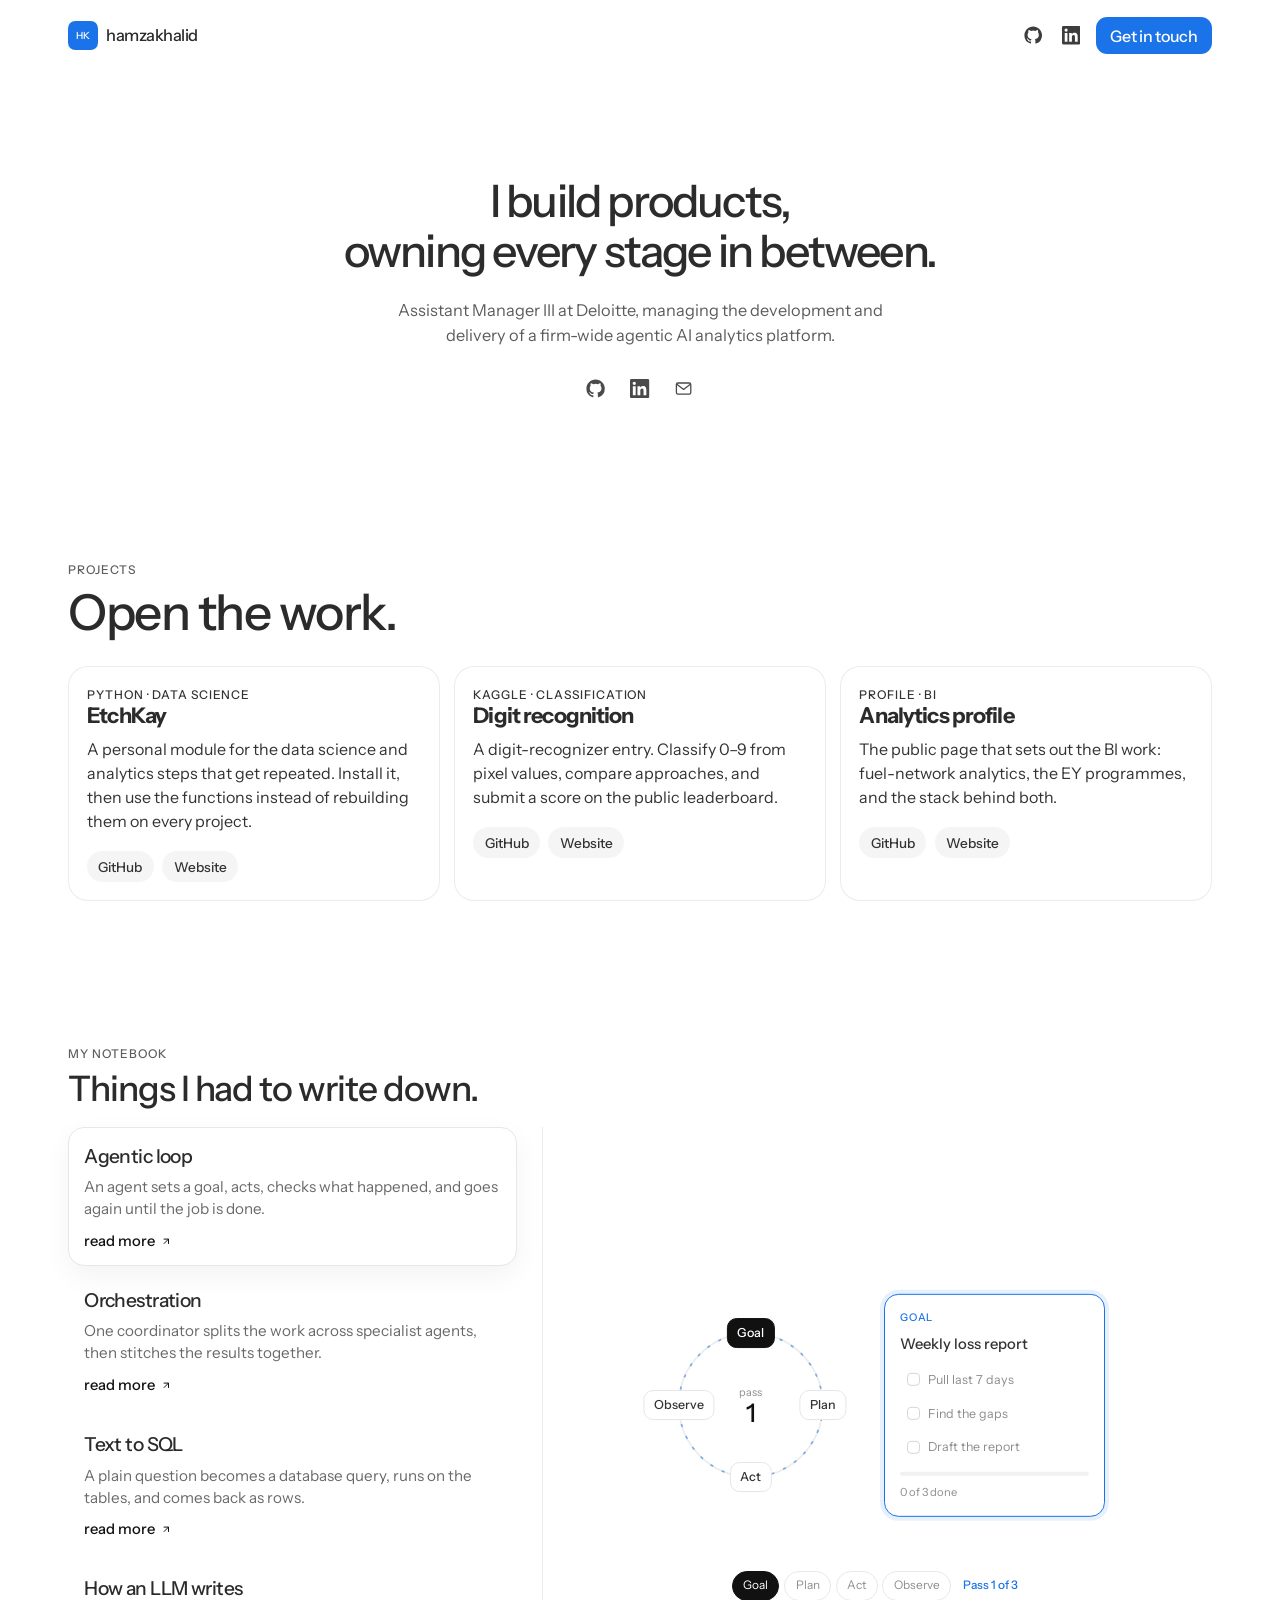
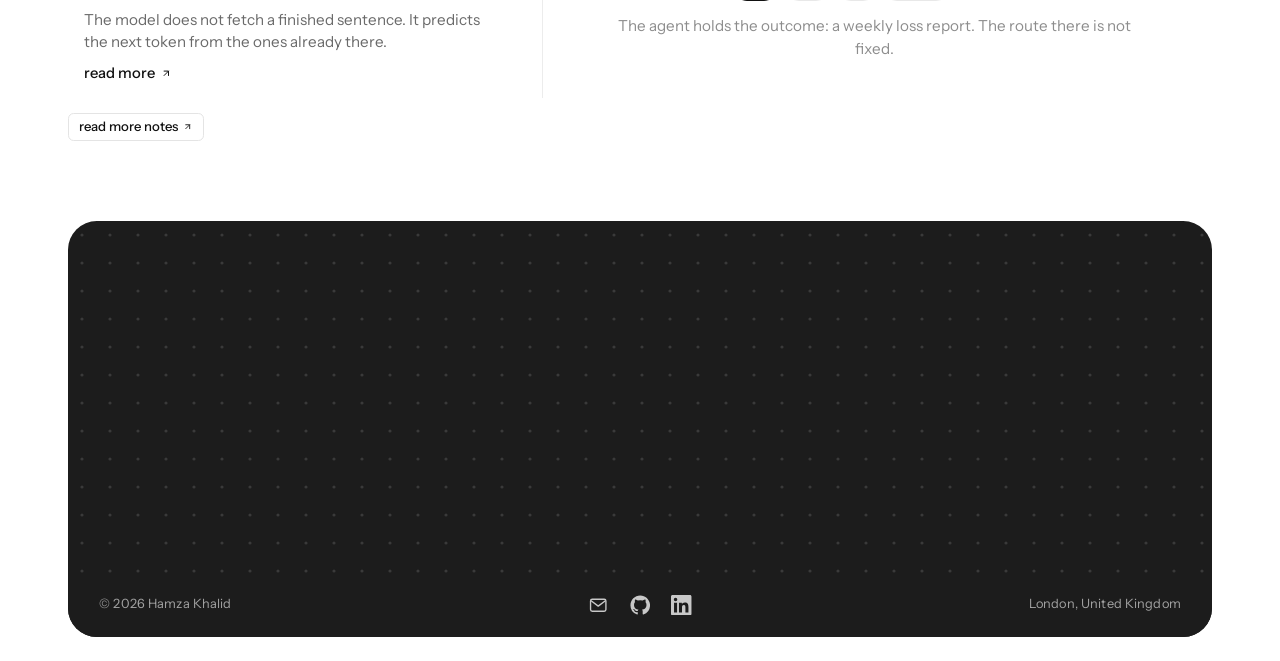
==== commit bdc5d671: "Shorten the hero line to how the work is actually done. Co-authored-by: Cursor <cursoragent@cursor.c" ====
--- a/index.html
+++ b/index.html
@@ -45,7 +45,7 @@
     <main id="top">
       <section class="hero" id="work">
         <h1>
-          <span>I turn requirements into released products,</span>
+          <span>I build products,</span>
           <span>owning every stage in between.</span>
         </h1>
         <p class="lede">
--- a/styles.css
+++ b/styles.css
@@ -76,7 +76,7 @@
   display: grid;
   place-items: center;
   border-radius: 0.45rem;
-  background: #f4511e;
+  background: #1a73e8;
   color: #fff;
   font-size: 0.62rem;
   font-weight: 500;
@@ -142,7 +142,7 @@
 }
 
 .btn-orange {
-  background: #f4511e;
+  background: #1a73e8;
   color: #fff;
   border-radius: 0.7rem;
   min-height: 2.35rem;
@@ -151,7 +151,7 @@
 }
 
 .btn-orange:hover {
-  background: #e04616;
+  background: #1558c7;
 }
 
 .btn-black {
@@ -494,7 +494,7 @@
 }
 
 .worth-more:hover {
-  color: #f4511e;
+  color: #1a73e8;
 }
 
 .worth-notes {
@@ -603,7 +603,7 @@
 }
 
 .viz-round {
-  color: #f4511e;
+  color: #1a73e8;
   font-size: 0.74rem;
   font-weight: 500;
 }
@@ -637,7 +637,7 @@
 }
 
 .lp-flow {
-  stroke: #f4511e;
+  stroke: #1a73e8;
   stroke-dasharray: 1.5 4.5;
   opacity: 0.55;
   animation: viz-flow 1.4s linear infinite;
@@ -656,8 +656,8 @@
   width: 11px;
   height: 11px;
   border-radius: 50%;
-  background: #f4511e;
-  box-shadow: 0 0 0 4px rgba(244, 81, 30, 0.16);
+  background: #1a73e8;
+  box-shadow: 0 0 0 4px rgba(26, 115, 232, 0.16);
   transform: translate(-50%, -50%);
 }
 
@@ -713,8 +713,8 @@
 }
 
 .lp-card.is-goal {
-  border-color: #f4511e;
-  box-shadow: 0 0 0 4px rgba(244, 81, 30, 0.1);
+  border-color: #1a73e8;
+  box-shadow: 0 0 0 4px rgba(26, 115, 232, 0.1);
 }
 
 .lp-card.is-met {
@@ -722,7 +722,7 @@
 }
 
 .lp-kicker {
-  color: #f4511e;
+  color: #1a73e8;
   font-size: 0.66rem;
   font-weight: 500;
   letter-spacing: 0.06em;
@@ -753,7 +753,7 @@
 }
 
 .lp-list li.is-next {
-  background: #fff3ee;
+  background: #eef4fc;
   color: #111;
 }
 
@@ -773,7 +773,7 @@
 
 .lp-list li.is-run .lp-box {
   border-color: #eee;
-  border-top-color: #f4511e;
+  border-top-color: #1a73e8;
   border-radius: 50%;
   animation: viz-spin 0.8s linear infinite;
 }
@@ -808,7 +808,7 @@
   display: block;
   width: 0;
   height: 100%;
-  background: #f4511e;
+  background: #1a73e8;
   transition: width 0.6s ease;
 }
 
@@ -838,7 +838,7 @@
 }
 
 .or-lines line.is-on {
-  stroke: #f4511e;
+  stroke: #1a73e8;
   stroke-dasharray: 4 4;
   opacity: 0.6;
 }
@@ -880,7 +880,7 @@
 }
 
 .or-hub.is-busy {
-  box-shadow: 0 0 0 5px rgba(244, 81, 30, 0.22);
+  box-shadow: 0 0 0 5px rgba(26, 115, 232, 0.22);
 }
 
 .or-chip {
@@ -905,8 +905,8 @@
 }
 
 .or-answer {
-  border-color: #f4511e;
-  color: #c2410c;
+  border-color: #1a73e8;
+  color: #1557b0;
   transform: translate(calc(-50% - 18px), -50%);
 }
 
@@ -959,7 +959,7 @@
 
 .or-worker.is-run .or-state {
   border: 2px solid #eee;
-  border-top-color: #f4511e;
+  border-top-color: #1a73e8;
   background: #fff;
   opacity: 1;
   animation: viz-spin 0.8s linear infinite;
@@ -988,7 +988,7 @@
   width: 10px;
   height: 10px;
   border-radius: 3px;
-  background: #f4511e;
+  background: #1a73e8;
   opacity: 0;
   transition: left 0.9s cubic-bezier(0.65, 0, 0.35, 1), top 0.9s cubic-bezier(0.65, 0, 0.35, 1), opacity 0.3s ease;
 }
@@ -1032,8 +1032,8 @@
 }
 
 .sq-ask.is-hot {
-  border-color: #f4511e;
-  box-shadow: 0 0 0 4px rgba(244, 81, 30, 0.1);
+  border-color: #1a73e8;
+  box-shadow: 0 0 0 4px rgba(26, 115, 232, 0.1);
 }
 
 .sq-code {
@@ -1064,8 +1064,8 @@
 }
 
 .sq-code span.is-hot {
-  background: #ffe7dd;
-  color: #c2410c;
+  background: #dceafb;
+  color: #1557b0;
 }
 
 .sq-table {
@@ -1106,8 +1106,8 @@
 }
 
 .sq-row.is-match {
-  background: #fff1ea;
-  color: #c2410c;
+  background: #e8f1fc;
+  color: #1557b0;
 }
 
 .sq-row.is-skip {
@@ -1121,7 +1121,7 @@
   right: 0;
   top: 2.2rem;
   height: 2px;
-  background: #f4511e;
+  background: #1a73e8;
   opacity: 0;
 }
 
@@ -1206,7 +1206,7 @@
 }
 
 .lm-word.is-new {
-  background: #f4511e;
+  background: #1a73e8;
   color: #fff;
   animation: viz-pop 0.45s ease;
 }
@@ -1268,12 +1268,12 @@
 }
 
 .lm-row.is-pick .lm-track i {
-  background: #f4511e;
+  background: #1a73e8;
 }
 
 .lm-row.is-pick .lm-tok,
 .lm-row.is-pick .lm-pct {
-  color: #c2410c;
+  color: #1557b0;
   font-weight: 600;
 }
 
@@ -1355,8 +1355,8 @@
 }
 
 .loop-node.is-hot {
-  border-color: #f4511e;
-  box-shadow: 0 0 0 3px rgba(244, 81, 30, 0.15);
+  border-color: #1a73e8;
+  box-shadow: 0 0 0 3px rgba(26, 115, 232, 0.15);
 }
 
 .orch {
@@ -1374,7 +1374,7 @@
 
 .orch-boss.is-hot,
 .worker.is-hot {
-  border-color: #f4511e;
+  border-color: #1a73e8;
 }
 
 .orch-row {
@@ -1778,7 +1778,7 @@
 }
 
 .nb-tag {
-  color: #f4511e;
+  color: #1a73e8;
   font-size: 0.7rem;
   font-weight: 500;
   letter-spacing: 0.08em;
@@ -1805,7 +1805,7 @@
 }
 
 .nb-item:hover .nb-go {
-  color: #f4511e;
+  color: #1a73e8;
 }
 
 /* Note page */
@@ -1957,7 +1957,7 @@
 }
 
 .em-lines line {
-  stroke: #f4511e;
+  stroke: #1a73e8;
   stroke-width: 1.5;
   stroke-dasharray: 3 3;
   opacity: 0;
@@ -1980,7 +1980,7 @@
   transition: left 1s cubic-bezier(0.65, 0, 0.35, 1), top 1s cubic-bezier(0.65, 0, 0.35, 1), opacity 0.4s ease, box-shadow 0.3s ease;
 }
 
-.em-point.is-placed.em-a { box-shadow: inset 0 0 0 1.5px #f4511e; }
+.em-point.is-placed.em-a { box-shadow: inset 0 0 0 1.5px #1a73e8; }
 .em-point.is-placed.em-b { box-shadow: inset 0 0 0 1.5px #111; }
 .em-point.is-placed.em-c { box-shadow: inset 0 0 0 1.5px #9a9a9a; }
 
@@ -1994,7 +1994,7 @@
 
 .em-query {
   z-index: 2;
-  background: #f4511e;
+  background: #1a73e8;
   box-shadow: none;
   color: #fff;
   font-weight: 600;
@@ -2010,7 +2010,7 @@
 
 .em-dist {
   position: absolute;
-  color: #c2410c;
+  color: #1557b0;
   font-family: ui-monospace, SFMono-Regular, Menlo, monospace;
   font-size: 0.6rem;
   opacity: 0;
@@ -2050,7 +2050,7 @@
   border-radius: 50%;
 }
 
-.em-key.em-a i { background: #f4511e; }
+.em-key.em-a i { background: #1a73e8; }
 .em-key.em-b i { background: #111; }
 .em-key.em-c i { background: #9a9a9a; }
 
@@ -2075,8 +2075,8 @@
 }
 
 .rg-ask.is-hot {
-  border-color: #f4511e;
-  box-shadow: 0 0 0 4px rgba(244, 81, 30, 0.1);
+  border-color: #1a73e8;
+  box-shadow: 0 0 0 4px rgba(26, 115, 232, 0.1);
 }
 
 .rg-store {
@@ -2112,7 +2112,7 @@
 }
 
 .rg-chunk.is-scored b { opacity: 1; }
-.rg-chunk.is-top { background: #fff1ea; color: #c2410c; }
+.rg-chunk.is-top { background: #e8f1fc; color: #1557b0; }
 .rg-chunk.is-out { opacity: 0.35; }
 
 .rg-prompt {
@@ -2130,8 +2130,8 @@
 .rg-ctx {
   padding: 0.25rem 0.4rem;
   border-radius: 0.35rem;
-  background: #fff1ea;
-  color: #c2410c;
+  background: #e8f1fc;
+  color: #1557b0;
   font-size: 0.62rem;
   opacity: 0;
   transform: translateX(-10px);
@@ -2206,7 +2206,7 @@
 }
 
 .ck-band.is-in { opacity: 1; }
-.ck-band-0 { box-shadow: inset 3px 0 0 #f4511e; background: rgba(244, 81, 30, 0.06); }
+.ck-band-0 { box-shadow: inset 3px 0 0 #1a73e8; background: rgba(26, 115, 232, 0.06); }
 .ck-band-1 { box-shadow: inset -3px 0 0 #111; background: rgba(17, 17, 17, 0.04); }
 .ck-band-2 { box-shadow: inset 3px 0 0 #9a9a9a; background: rgba(154, 154, 154, 0.08); }
 
@@ -2214,7 +2214,7 @@
   position: absolute;
   left: -0.35rem;
   right: -0.35rem;
-  background: rgba(244, 81, 30, 0.22);
+  background: rgba(26, 115, 232, 0.22);
   opacity: 0;
   transition: opacity 0.4s ease;
 }
@@ -2248,7 +2248,7 @@
 .ck-card.is-in { opacity: 1; transform: none; }
 .ck-card strong { font-weight: 500; }
 .ck-card span { color: #8d8d8d; }
-.ck-card-0 { border-left: 3px solid #f4511e; }
+.ck-card-0 { border-left: 3px solid #1a73e8; }
 .ck-card-1 { border-left: 3px solid #111; }
 .ck-card-2 { border-left: 3px solid #9a9a9a; }
 
@@ -2292,10 +2292,10 @@
 }
 
 .tl-msg.is-in { opacity: 1; transform: translate(-50%, -50%); }
-.tl-msg.is-hot { border-color: #f4511e; }
+.tl-msg.is-hot { border-color: #1a73e8; }
 
 .tl-code {
-  color: #c2410c;
+  color: #1557b0;
   font-family: ui-monospace, SFMono-Regular, Menlo, monospace;
   font-size: 0.58rem;
 }
@@ -2303,7 +2303,7 @@
 .tl-arrow {
   position: absolute;
   height: 0;
-  border-top: 1.5px solid #f4511e;
+  border-top: 1.5px solid #1a73e8;
   transform: scaleX(0);
   transform-origin: left center;
   transition: transform 0.5s ease;
@@ -2314,7 +2314,7 @@
   right: -1px;
   top: -4.5px;
   border: 4px solid transparent;
-  border-left: 6px solid #f4511e;
+  border-left: 6px solid #1a73e8;
   border-right: 0;
   content: "";
 }
@@ -2327,7 +2327,7 @@
   right: auto;
   left: -1px;
   border-left: 0;
-  border-right: 6px solid #f4511e;
+  border-right: 6px solid #1a73e8;
 }
 
 .tl-arrow.is-in {
@@ -2339,7 +2339,7 @@
   width: 16px;
   height: 16px;
   border: 2px solid #eee;
-  border-top-color: #f4511e;
+  border-top-color: #1a73e8;
   border-radius: 50%;
   opacity: 0;
   transform: translate(-50%, -50%);
@@ -2370,7 +2370,7 @@
 }
 
 .cw-count {
-  color: #f4511e;
+  color: #1a73e8;
   font-size: 0.72rem;
   font-weight: 500;
 }
@@ -2384,8 +2384,8 @@
 
 .cw-frame.is-full {
   border-style: solid;
-  border-color: #f4511e;
-  box-shadow: 0 0 0 4px rgba(244, 81, 30, 0.08);
+  border-color: #1a73e8;
+  box-shadow: 0 0 0 4px rgba(26, 115, 232, 0.08);
 }
 
 .cw-row,
@@ -2425,8 +2425,8 @@
 }
 
 .cw-tray-row .cw-tok.is-hot {
-  background: #fff1ea;
-  color: #c2410c;
+  background: #e8f1fc;
+  color: #1557b0;
 }
 
 .cw-qa {
@@ -2478,7 +2478,7 @@
   position: relative;
   height: 4px;
   border-radius: 999px;
-  background: linear-gradient(90deg, #111, #f4511e);
+  background: linear-gradient(90deg, #111, #1a73e8);
 }
 
 .tp-knob {
@@ -2527,7 +2527,7 @@
 }
 
 .tp-col:first-child .tp-bar {
-  background: #f4511e;
+  background: #1a73e8;
 }
 
 .tp-col.is-hit .tp-bar {
@@ -2568,8 +2568,8 @@
 }
 
 .tp-pick.is-top {
-  border-color: #f4511e;
-  color: #c2410c;
+  border-color: #1a73e8;
+  color: #1557b0;
 }
 
 /* Evals */
@@ -2601,8 +2601,8 @@
 }
 
 .ev-row.is-regress {
-  background: #fff1ea;
-  box-shadow: inset 3px 0 0 #f4511e;
+  background: #e8f1fc;
+  box-shadow: inset 3px 0 0 #1a73e8;
 }
 
 .ev-mark {
@@ -2612,7 +2612,7 @@
 
 .ev-mark.is-in { animation: viz-pop 0.35s ease; }
 .ev-mark.is-pass { color: #111; }
-.ev-mark.is-fail { color: #f4511e; }
+.ev-mark.is-fail { color: #1a73e8; }
 
 .ev-side {
   position: absolute;
@@ -2633,9 +2633,9 @@
   display: grid;
   gap: 0.2rem;
   padding: 0.55rem 0.6rem;
-  border: 1px dashed #f4511e;
+  border: 1px dashed #1a73e8;
   border-radius: 0.6rem;
-  color: #c2410c;
+  color: #1557b0;
   font-family: ui-monospace, SFMono-Regular, Menlo, monospace;
   font-size: 0.62rem;
   opacity: 0;
@@ -2673,7 +2673,7 @@
 }
 
 .ev-score + .ev-score .ev-track i {
-  background: #f4511e;
+  background: #1a73e8;
 }
 
 .ev-score strong {
@@ -2733,12 +2733,12 @@
 
 .gd-stop.is-stop {
   border-style: solid;
-  border-color: #f4511e;
-  background: #fff1ea;
+  border-color: #1a73e8;
+  background: #e8f1fc;
 }
 
 .gd-stop.is-stop .gd-verdict {
-  color: #c2410c;
+  color: #1557b0;
 }
 
 .gd-packet {
@@ -2758,7 +2758,7 @@
 }
 
 .gd-packet.is-blocked {
-  background: #f4511e;
+  background: #1a73e8;
 }
 
 .gd-result {
@@ -2781,8 +2781,8 @@
 }
 
 .gd-result.is-bad {
-  border-color: #f4511e;
-  color: #c2410c;
+  border-color: #1a73e8;
+  color: #1557b0;
 }
 
 /* Note layout: plain intro, then pictures with text between */
@@ -2809,7 +2809,7 @@
 .note-plain strong {
   display: block;
   margin-bottom: 0.4rem;
-  color: #f4511e;
+  color: #1a73e8;
   font-size: 0.72rem;
   font-weight: 500;
   letter-spacing: 0.08em;
@@ -2850,9 +2850,9 @@
 .note-take {
   margin-top: 2.6rem;
   padding: 1.1rem 1.3rem;
-  border-left: 3px solid #f4511e;
+  border-left: 3px solid #1a73e8;
   border-radius: 0 0.8rem 0.8rem 0;
-  background: #fff7f3;
+  background: #f3f7fd;
   font-size: 1.05rem;
   line-height: 1.6;
 }
@@ -2994,9 +2994,9 @@
 }
 
 .fl-node.is-stop {
-  border-color: #f4511e;
-  background: #fff1ea;
-  color: #c2410c;
+  border-color: #1a73e8;
+  background: #e8f1fc;
+  color: #1557b0;
 }
 
 .fl-packet {
@@ -3005,7 +3005,7 @@
   max-width: 40%;
   padding: 0.3rem 0.6rem;
   border-radius: 999px;
-  background: #f4511e;
+  background: #1a73e8;
   color: #fff;
   font-size: 0.66rem;
   white-space: nowrap;
@@ -3045,14 +3045,14 @@
 }
 
 .fl-say.is-bad {
-  border-color: #f4511e;
-  color: #c2410c;
+  border-color: #1a73e8;
+  color: #1557b0;
 }
 
 .tl-msg.is-bad {
-  border-color: #f4511e;
-  background: #fff1ea;
-  color: #c2410c;
+  border-color: #1a73e8;
+  background: #e8f1fc;
+  color: #1557b0;
 }
 
 /* Bars */
@@ -3105,12 +3105,12 @@
 }
 
 .br-row.is-pick .br-track i {
-  background: #f4511e;
+  background: #1a73e8;
 }
 
 .br-row.is-pick .br-name,
 .br-row.is-pick .br-val {
-  color: #c2410c;
+  color: #1557b0;
   font-weight: 600;
 }
 
@@ -3182,7 +3182,7 @@
 }
 
 .ch-chip.is-hot {
-  background: #f4511e;
+  background: #1a73e8;
   color: #fff;
 }
 
@@ -3207,21 +3207,21 @@
 .ch-chip.is-gap {
   min-width: 3.4rem;
   background: transparent;
-  box-shadow: inset 0 0 0 1.5px #f4511e;
-  color: #f4511e;
+  box-shadow: inset 0 0 0 1.5px #1a73e8;
+  color: #1a73e8;
 }
 
 .ch-chip.is-code {
-  background: #fff1ea;
-  color: #c2410c;
+  background: #e8f1fc;
+  color: #1557b0;
   font-family: ui-monospace, SFMono-Regular, Menlo, monospace;
   font-size: 0.64rem;
 }
 
 .ch-chip.is-img {
   min-width: 2.2rem;
-  background: repeating-linear-gradient(45deg, #ffe7dd, #ffe7dd 4px, #fff3ee 4px, #fff3ee 8px);
-  color: #c2410c;
+  background: repeating-linear-gradient(45deg, #dceafb, #dceafb 4px, #eef4fc 4px, #eef4fc 8px);
+  color: #1557b0;
 }
 
 .ch-out {
@@ -3249,7 +3249,7 @@
 }
 
 .ch-out.is-bad p {
-  background: #f4511e;
+  background: #1a73e8;
 }
 
 /* Cycle */
@@ -3309,7 +3309,7 @@
 }
 
 .cy-line.is-good {
-  box-shadow: inset 3px 0 0 #f4511e;
+  box-shadow: inset 3px 0 0 #1a73e8;
 }
 
 /* Stack */
@@ -3368,7 +3368,7 @@
   gap: 0.35rem;
   width: 44%;
   padding-left: 0.9rem;
-  border-left: 2px solid #f4511e;
+  border-left: 2px solid #1a73e8;
   opacity: 0;
   transform: translate(-6px, -50%);
   transition: opacity 0.4s ease, transform 0.4s ease;
@@ -3418,8 +3418,8 @@
 }
 
 .cp-card.is-win {
-  border-color: #f4511e;
-  box-shadow: 0 0 0 4px rgba(244, 81, 30, 0.1);
+  border-color: #1a73e8;
+  box-shadow: 0 0 0 4px rgba(26, 115, 232, 0.1);
 }
 
 .cp-card.is-lose {
@@ -3458,8 +3458,8 @@
 }
 
 .cp-item.is-good {
-  background: #fff1ea;
-  color: #c2410c;
+  background: #e8f1fc;
+  color: #1557b0;
 }
 
 .cp-item.is-bad {
@@ -3523,7 +3523,7 @@
   place-items: center;
   height: 1.55rem;
   border-radius: 0.3rem;
-  background: rgba(244, 81, 30, calc(0.06 + var(--v) * 0.9));
+  background: rgba(26, 115, 232, calc(0.06 + var(--v) * 0.9));
   color: #fff;
   font-size: 0.58rem;
   transition: background 0.6s ease, opacity 0.3s ease;
